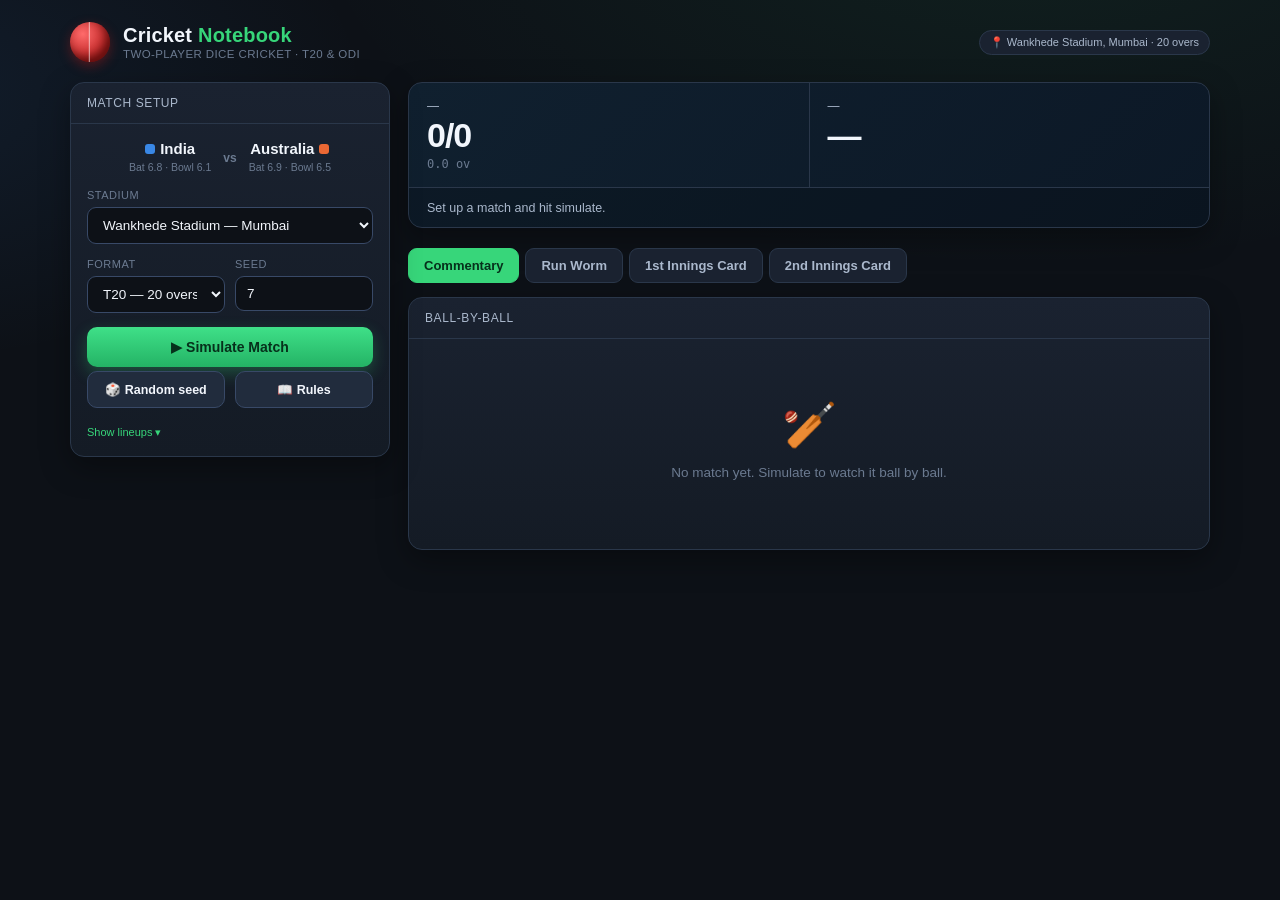
==== index.html @ 0005d13a "Cricket Notebook: dice-cricket dashboard with T20/ODI formats and tactics - Deterministic seeded eng" ====
<!DOCTYPE html>
<html lang="en">
<head>
<meta charset="UTF-8">
<meta name="viewport" content="width=device-width, initial-scale=1.0">
<title>Cricket Notebook — Dice Cricket</title>
<link rel="stylesheet" href="styles.css">
</head>
<body>
<div class="wrap">

  <header class="top">
    <div class="brand">
      <div class="ball"></div>
      <div>
        <h1>Cricket <span>Notebook</span></h1>
        <div class="sub">Two-player dice cricket · T20 &amp; ODI</div>
      </div>
    </div>
    <div class="tag" id="stadiumTag">Select a ground</div>
  </header>

  <div class="grid">
    <!-- ============ LEFT: SETUP ============ -->
    <div class="card setup">
      <div class="hd">Match Setup</div>
      <div class="bd">
        <div class="matchup" title="Team averages across the 11-man lineup. Bat: higher is better. Bowl: lower is better.">
          <div class="side"><b><span class="dot-ind"></span>India</b><small id="indAvg"></small></div>
          <div class="vs">vs</div>
          <div class="side"><b>Australia<span class="dot-aus" style="margin:0 0 0 5px"></span></b><small id="ausAvg"></small></div>
        </div>

        <div class="field">
          <label>Stadium</label>
          <select id="stadium"></select>
        </div>
        <div class="row2">
          <div class="field">
            <label>Format</label>
            <select id="format"></select>
          </div>
          <div class="field">
            <label>Seed</label>
            <input id="seed" type="number" value="7">
          </div>
        </div>

        <button class="btn primary" id="btnSim">▶ Simulate Match</button>
        <div class="btn-row">
          <button class="btn ghost" id="btnRandom">🎲 Random seed</button>
          <button class="btn ghost" id="btnRules">📖 Rules</button>
        </div>

        <div style="margin-top:14px">
          <a class="lineup-toggle" id="toggleLineups">Show lineups ▾</a>
          <div class="lineup hidden" id="lineups"></div>
        </div>
      </div>
    </div>

    <!-- ============ RIGHT: LIVE ============ -->
    <div>
      <div class="card scoreboard">
        <div class="sb-head">
          <div class="sb-team" id="sbA">
            <div class="tn" id="sbAName">—</div>
            <div class="score" id="sbAScore">0/0</div>
            <div class="meta" id="sbAMeta">0.0 ov</div>
          </div>
          <div class="sb-mid"></div>
          <div class="sb-team" id="sbB">
            <div class="tn" id="sbBName">—</div>
            <div class="score" id="sbBScore">—</div>
            <div class="meta" id="sbBMeta"></div>
          </div>
        </div>
        <div class="sb-status" id="sbStatus">Set up a match and hit simulate.</div>
      </div>

      <div id="liveArea" class="hidden">
        <div class="crease">
          <div class="player-chip striker" id="chipStrike">
            <div class="pn" id="strikeName">—</div>
            <div class="pr" id="strikeRuns">0</div>
            <div class="pd" id="strikeDet">0 balls</div>
            <div class="strikemeter"><i id="strikeMeter" style="width:0%"></i></div>
          </div>
          <div class="player-chip" id="chipNon">
            <div class="pn" id="nonName">—</div>
            <div class="pr" id="nonRuns">0</div>
            <div class="pd" id="nonDet">0 balls</div>
            <div class="strikemeter"><i id="nonMeter" style="width:0%"></i></div>
          </div>
        </div>
        <div class="bowler-line" id="bowlerLine"></div>

        <div class="lastball">
          <div class="dice"><div class="die" id="die1">–</div><div class="die" id="die2">–</div></div>
          <div class="txt">
            <div class="bigres" id="lbBig">Ready</div>
            <div class="subres" id="lbSub">Press play or step to bowl.</div>
          </div>
          <div id="lbPill"></div>
        </div>

        <div class="playback">
          <button class="btn ghost" id="btnStepBack">⏮ Ball</button>
          <button class="btn primary" id="btnPlay" style="width:auto">▶ Play</button>
          <button class="btn ghost" id="btnStep">Ball ⏭</button>
          <button class="btn ghost" id="btnSkip">⏭⏭ Skip innings</button>
          <div class="speed">Speed <input id="speed" type="range" min="60" max="700" value="320"></div>
        </div>

        <div class="result-banner hidden" id="resultBanner">
          <div class="w" id="resultW"></div>
          <div class="m" id="resultM"></div>
        </div>
      </div>

      <div class="tabs" id="tabs">
        <div class="tab active" data-tab="feed">Commentary</div>
        <div class="tab" data-tab="worm">Run Worm</div>
        <div class="tab" data-tab="card1">1st Innings Card</div>
        <div class="tab" data-tab="card2">2nd Innings Card</div>
      </div>

      <div class="card panel show" data-panel="feed">
        <div class="hd">Ball-by-ball <span class="mini" id="feedCount"></span></div>
        <div class="bd" style="padding:0"><div class="feed scrollbar" id="feed">
          <div class="empty"><div class="big">🏏</div><p>No match yet. Simulate to watch it ball by ball.</p></div>
        </div></div>
      </div>

      <div class="card panel" data-panel="worm">
        <div class="hd">Run worm — cumulative score by over</div>
        <div class="bd">
          <div class="legend" id="wormLegend"></div>
          <div class="chart-wrap"><div id="wormChart"></div><div class="tooltip" id="wormTip"></div></div>
        </div>
      </div>

      <div class="card panel" data-panel="card1"><div class="bd" id="card1">
        <div class="empty"><p>Scorecard appears after simulation.</p></div>
      </div></div>
      <div class="card panel" data-panel="card2"><div class="bd" id="card2">
        <div class="empty"><p>Scorecard appears after simulation.</p></div>
      </div></div>
    </div>
  </div>
</div>

<div id="rulesModal" class="hidden"></div>

<script src="teams.js"></script>
<script src="engine.js"></script>
<script src="app.js"></script>
</body>
</html>
---- styles.css ----
:root {
  --bg: #0d1117;
  --bg-2: #141b25;
  --surface: #1a2230;
  --surface-2: #212c3d;
  --line: #2a374a;
  --line-2: #384967;
  --ink: #f2f6fc;
  --ink-2: #aab8cc;
  --ink-3: #6b7a90;
  --accent: #37d67a;      /* pitch green */
  --accent-2: #ffce54;    /* gold */
  --ind: #3987e5;         /* India — blue */
  --aus: #eb6834;         /* Australia — orange */
  --six: #ffce54;
  --four: #37d67a;
  --strike: #e66767;
  --wicket: #e34948;
  --radius: 14px;
  --shadow: 0 10px 30px rgba(0,0,0,.35);
  --mono: "SF Mono", ui-monospace, "JetBrains Mono", Menlo, monospace;
  --sans: -apple-system, BlinkMacSystemFont, "Segoe UI", Roboto, Helvetica, Arial, sans-serif;
}

* { box-sizing: border-box; }
html, body { margin: 0; padding: 0; }
body {
  font-family: var(--sans);
  background:
    radial-gradient(1200px 600px at 80% -10%, rgba(55,214,122,.08), transparent 60%),
    radial-gradient(900px 500px at -10% 10%, rgba(57,135,229,.10), transparent 55%),
    var(--bg);
  color: var(--ink);
  min-height: 100vh;
  -webkit-font-smoothing: antialiased;
}

.wrap { max-width: 1180px; margin: 0 auto; padding: 22px 20px 80px; }

/* ---------- header ---------- */
header.top {
  display: flex; align-items: center; justify-content: space-between;
  gap: 16px; margin-bottom: 20px; flex-wrap: wrap;
}
.brand { display: flex; align-items: center; gap: 13px; }
.brand .ball {
  width: 40px; height: 40px; border-radius: 50%;
  background: radial-gradient(circle at 32% 30%, #ff6b6b, #b71c1c 70%);
  box-shadow: inset -4px -5px 8px rgba(0,0,0,.45), 0 4px 12px rgba(183,28,28,.4);
  position: relative; flex: none;
}
.brand .ball::after {
  content: ""; position: absolute; inset: 0; border-radius: 50%;
  background:
    linear-gradient(90deg, transparent 46%, rgba(255,255,255,.5) 47%, rgba(255,255,255,.5) 49%, transparent 50%);
}
.brand h1 { font-size: 20px; margin: 0; letter-spacing: .2px; }
.brand h1 span { color: var(--accent); }
.brand .sub { font-size: 11.5px; color: var(--ink-3); margin-top: 1px; letter-spacing: .4px; text-transform: uppercase; }

.tag {
  font-size: 11px; color: var(--ink-2); border: 1px solid var(--line);
  padding: 5px 10px; border-radius: 999px; background: var(--surface);
}

/* ---------- layout ---------- */
.grid { display: grid; grid-template-columns: 320px 1fr; gap: 18px; align-items: start; }
@media (max-width: 900px) { .grid { grid-template-columns: 1fr; } }

.card {
  background: linear-gradient(180deg, var(--surface), var(--bg-2));
  border: 1px solid var(--line);
  border-radius: var(--radius);
  box-shadow: var(--shadow);
}
.card .hd {
  padding: 13px 16px; border-bottom: 1px solid var(--line);
  font-size: 12px; letter-spacing: .6px; text-transform: uppercase; color: var(--ink-2);
  display: flex; align-items: center; justify-content: space-between;
}
.card .bd { padding: 16px; }

/* ---------- setup ---------- */
.setup { position: sticky; top: 16px; }
.field { margin-bottom: 14px; }
.field label { display: block; font-size: 11px; text-transform: uppercase; letter-spacing: .5px; color: var(--ink-3); margin-bottom: 6px; }
.field select, .field input {
  width: 100%; background: var(--bg); color: var(--ink); border: 1px solid var(--line-2);
  border-radius: 9px; padding: 9px 11px; font-size: 13.5px; font-family: var(--sans);
}
.field input:focus, .field select:focus { outline: none; border-color: var(--accent); }
.row2 { display: grid; grid-template-columns: 1fr 1fr; gap: 10px; }

.matchup { display: flex; align-items: center; justify-content: center; gap: 12px; margin-bottom: 14px; }
.matchup .side { text-align: center; }
.matchup .side b { display: block; font-size: 15px; }
.matchup .side small { color: var(--ink-3); font-size: 10.5px; }
.matchup .vs { font-size: 12px; color: var(--ink-3); font-weight: 700; }
.dot-ind, .dot-aus { width: 10px; height: 10px; border-radius: 3px; display: inline-block; margin-right: 5px; }
.dot-ind { background: var(--ind); } .dot-aus { background: var(--aus); }

button.btn {
  width: 100%; border: none; border-radius: 10px; padding: 12px; font-size: 14px; font-weight: 700;
  cursor: pointer; font-family: var(--sans); transition: transform .06s ease, filter .15s ease;
}
button.btn:active { transform: translateY(1px); }
.btn.primary { background: linear-gradient(180deg, #3fe088, #24b365); color: #06301b; box-shadow: 0 6px 16px rgba(55,214,122,.28); }
.btn.primary:hover { filter: brightness(1.06); }
.btn.ghost { background: var(--surface-2); color: var(--ink); border: 1px solid var(--line-2); }
.btn.ghost:hover { border-color: var(--line-2); background: var(--surface); }
.btn-row { display: grid; grid-template-columns: 1fr 1fr; gap: 10px; margin-top: 4px; }
.btn-row .btn { padding: 10px; font-size: 12.5px; }

/* ---------- scoreboard ---------- */
.scoreboard { background: linear-gradient(135deg, #10202f, #0c1826); overflow: hidden; }
.sb-head { display: flex; align-items: stretch; }
.sb-team { flex: 1; padding: 16px 18px; position: relative; }
.sb-team.active::before { content: ""; position: absolute; left: 0; top: 12px; bottom: 12px; width: 3px; border-radius: 3px; background: var(--accent); }
.sb-team .tn { font-size: 12px; color: var(--ink-2); letter-spacing: .5px; text-transform: uppercase; display: flex; align-items: center; }
.sb-team .score { font-size: 34px; font-weight: 800; letter-spacing: -1px; margin-top: 3px; font-variant-numeric: tabular-nums; }
.sb-team .meta { font-size: 12px; color: var(--ink-3); margin-top: 2px; font-family: var(--mono); }
.sb-team .bat { color: var(--accent); font-weight: 700; }
.sb-mid { width: 1px; background: var(--line); }
.sb-status { padding: 11px 18px; border-top: 1px solid var(--line); font-size: 12.5px; color: var(--ink-2); background: rgba(0,0,0,.18); min-height: 40px; display: flex; align-items: center; gap: 8px; }
.sb-status b { color: var(--accent-2); }
.chase { color: var(--ink-2); font-family: var(--mono); font-size: 11.5px; }

/* ---------- crease ---------- */
.crease { display: grid; grid-template-columns: 1fr 1fr; gap: 10px; margin-top: 14px; }
.player-chip {
  background: var(--bg); border: 1px solid var(--line); border-radius: 11px; padding: 11px 12px;
}
.player-chip.striker { border-color: var(--accent); box-shadow: inset 0 0 0 1px rgba(55,214,122,.25); }
.player-chip .pn { font-size: 13px; font-weight: 700; display: flex; align-items: center; gap: 6px; }
.player-chip .pr { font-size: 21px; font-weight: 800; margin-top: 4px; font-variant-numeric: tabular-nums; }
.player-chip .pd { font-size: 11px; color: var(--ink-3); margin-top: 2px; font-family: var(--mono); }
.mini-ia { font-size: 9px; background: var(--aus); color: #200; padding: 1px 5px; border-radius: 4px; font-weight: 800; letter-spacing: .3px; }
.strikemeter { height: 5px; border-radius: 3px; background: var(--line); margin-top: 8px; overflow: hidden; }
.strikemeter > i { display: block; height: 100%; background: linear-gradient(90deg, var(--four), var(--strike)); border-radius: 3px; transition: width .3s ease; }
.bowler-line { margin-top: 12px; font-size: 12px; color: var(--ink-2); display: flex; align-items: center; gap: 8px; flex-wrap: wrap; }
.bowler-line b { color: var(--ink); }
.phase-chip {
  font-size: 10px; font-weight: 800; letter-spacing: .4px; text-transform: uppercase;
  padding: 2px 8px; border-radius: 999px; border: 1px solid var(--line-2);
}
.phase-chip.powerplay { background: rgba(230,103,103,.16); color: #ff9a9a; border-color: rgba(230,103,103,.4); }
.phase-chip.middle    { background: rgba(55,214,122,.14);  color: #7ff0ab; border-color: rgba(55,214,122,.35); }
.phase-chip.death     { background: rgba(255,206,84,.16);  color: var(--accent-2); border-color: rgba(255,206,84,.4); }

/* ---------- last ball big ---------- */
.lastball {
  margin-top: 14px; border-radius: 12px; padding: 14px 16px; display: flex; align-items: center; gap: 14px;
  background: var(--bg); border: 1px solid var(--line); min-height: 66px;
}
.dice { display: flex; gap: 7px; }
.die {
  width: 30px; height: 30px; border-radius: 7px; background: #f6f7fb; color: #182030;
  display: grid; place-items: center; font-weight: 800; font-size: 16px; box-shadow: inset 0 -3px 0 rgba(0,0,0,.12);
}
.lastball .txt { flex: 1; }
.lastball .bigres { font-size: 15px; font-weight: 800; }
.lastball .subres { font-size: 12px; color: var(--ink-3); margin-top: 2px; }
.pill { font-size: 10px; font-weight: 800; padding: 2px 7px; border-radius: 5px; letter-spacing: .3px; }
.pill.six { background: var(--six); color: #3a2c00; }
.pill.four { background: var(--four); color: #063a1e; }
.pill.strike { background: var(--strike); color: #3a0000; }
.pill.wk { background: var(--wicket); color: #fff; }
.pill.dot { background: var(--line-2); color: var(--ink-2); }

/* ---------- playback ---------- */
.playback { display: flex; align-items: center; gap: 10px; margin-top: 14px; flex-wrap: wrap; }
.playback .btn { width: auto; padding: 9px 14px; font-size: 12.5px; }
.speed { display: flex; align-items: center; gap: 7px; font-size: 12px; color: var(--ink-3); margin-left: auto; }
.speed input { width: 110px; accent-color: var(--accent); }

/* ---------- tabs ---------- */
.tabs { display: flex; gap: 6px; margin: 20px 0 14px; flex-wrap: wrap; }
.tab {
  padding: 9px 15px; border-radius: 9px; font-size: 13px; cursor: pointer; border: 1px solid var(--line);
  background: var(--surface); color: var(--ink-2); font-weight: 600;
}
.tab.active { background: var(--accent); color: #06301b; border-color: var(--accent); }
.panel { display: none; } .panel.show { display: block; }

/* ---------- commentary feed ---------- */
.feed { max-height: 460px; overflow-y: auto; }
.ballrow {
  display: flex; align-items: center; gap: 12px; padding: 10px 14px; border-bottom: 1px solid var(--line);
  font-size: 13px; animation: slidein .25s ease;
}
@keyframes slidein { from { opacity: 0; transform: translateY(-4px); } to { opacity: 1; transform: none; } }
.ballrow .ov { font-family: var(--mono); font-size: 11px; color: var(--ink-3); width: 42px; flex: none; }
.ballrow .badge {
  width: 30px; height: 30px; border-radius: 8px; display: grid; place-items: center; font-weight: 800;
  font-size: 12px; flex: none; background: var(--surface-2); color: var(--ink-2); font-variant-numeric: tabular-nums;
}
.ballrow .badge.r6 { background: var(--six); color: #3a2c00; }
.ballrow .badge.r4 { background: var(--four); color: #063a1e; }
.ballrow .badge.rs { background: var(--strike); color: #3a0000; }
.ballrow .badge.rw { background: var(--wicket); color: #fff; }
.ballrow .cm { flex: 1; color: var(--ink-2); }
.ballrow.wk .cm { color: var(--ink); font-weight: 600; }

/* ---------- scorecard ---------- */
table.sc { width: 100%; border-collapse: collapse; font-size: 13px; }
table.sc th { text-align: right; padding: 8px 10px; color: var(--ink-3); font-size: 11px; text-transform: uppercase; letter-spacing: .4px; border-bottom: 1px solid var(--line); font-weight: 600; }
table.sc th:first-child, table.sc td:first-child { text-align: left; }
table.sc td { padding: 9px 10px; border-bottom: 1px solid var(--line); font-variant-numeric: tabular-nums; }
table.sc tr:hover td { background: rgba(255,255,255,.02); }
.sc .name { font-weight: 600; }
.sc .how { color: var(--ink-3); font-size: 11.5px; }
.sc .duck { color: var(--wicket); font-weight: 700; }
.sc .notout { color: var(--accent); }
.sc-title { font-size: 14px; font-weight: 700; margin: 4px 0 8px; display: flex; align-items: center; gap: 8px; }
.sc-title .t { color: var(--ink-3); font-weight: 500; font-size: 12px; }
.extras-row td { color: var(--ink-3); font-size: 12px; }
.mini { font-size: 11px; color: var(--ink-3); }
.sc-total {
  display: flex; align-items: center; justify-content: space-between;
  margin-top: 10px; padding: 11px 14px; border-radius: 10px;
  background: linear-gradient(180deg, var(--surface-2), var(--bg-2));
  border: 1px solid var(--line-2);
  font-size: 14px; font-weight: 700; letter-spacing: .3px;
}
.sc-total .tt { color: var(--ink-3); font-weight: 500; font-size: 12px; }
.sc-total b { font-size: 22px; color: var(--accent); font-variant-numeric: tabular-nums; }

/* ---------- worm chart ---------- */
.chart-wrap { position: relative; }
.legend { display: flex; gap: 16px; margin-bottom: 8px; font-size: 12px; }
.legend span { display: flex; align-items: center; gap: 6px; color: var(--ink-2); }
.legend i { width: 14px; height: 3px; border-radius: 2px; display: inline-block; }
svg .grid line { stroke: var(--line); stroke-width: 1; }
svg text.ax { fill: var(--ink-3); font-size: 10px; }
.tooltip {
  position: absolute; pointer-events: none; background: #0a1018; border: 1px solid var(--line-2);
  border-radius: 8px; padding: 7px 10px; font-size: 12px; color: var(--ink); box-shadow: var(--shadow);
  opacity: 0; transition: opacity .1s; white-space: nowrap; z-index: 5;
}

/* ---------- empty ---------- */
.empty { text-align: center; padding: 60px 20px; color: var(--ink-3); }
.empty .big { font-size: 44px; margin-bottom: 12px; }
.empty p { font-size: 13.5px; max-width: 340px; margin: 6px auto; line-height: 1.5; }

/* result banner */
.result-banner {
  margin-top: 14px; padding: 14px 18px; border-radius: 12px; text-align: center;
  background: linear-gradient(135deg, rgba(55,214,122,.16), rgba(57,135,229,.12));
  border: 1px solid var(--line-2);
}
.result-banner .w { font-size: 17px; font-weight: 800; }
.result-banner .m { font-size: 12.5px; color: var(--ink-2); margin-top: 3px; }
.hidden { display: none !important; }

/* lineup mini in setup */
.lineup-toggle { font-size: 11px; color: var(--accent); cursor: pointer; text-decoration: none; }
.lineup { margin-top: 8px; font-size: 11.5px; }
.lineup .lp { display: flex; justify-content: space-between; padding: 3px 0; color: var(--ink-2); border-bottom: 1px dashed var(--line); }
.lineup .lp b { color: var(--ink); font-weight: 600; }
.lineup .lp .rt { font-family: var(--mono); font-size: 11px; }
.lineup .lp .ia { color: var(--aus); font-weight: 700; }

.scrollbar::-webkit-scrollbar { width: 8px; }
.scrollbar::-webkit-scrollbar-thumb { background: var(--line-2); border-radius: 8px; }
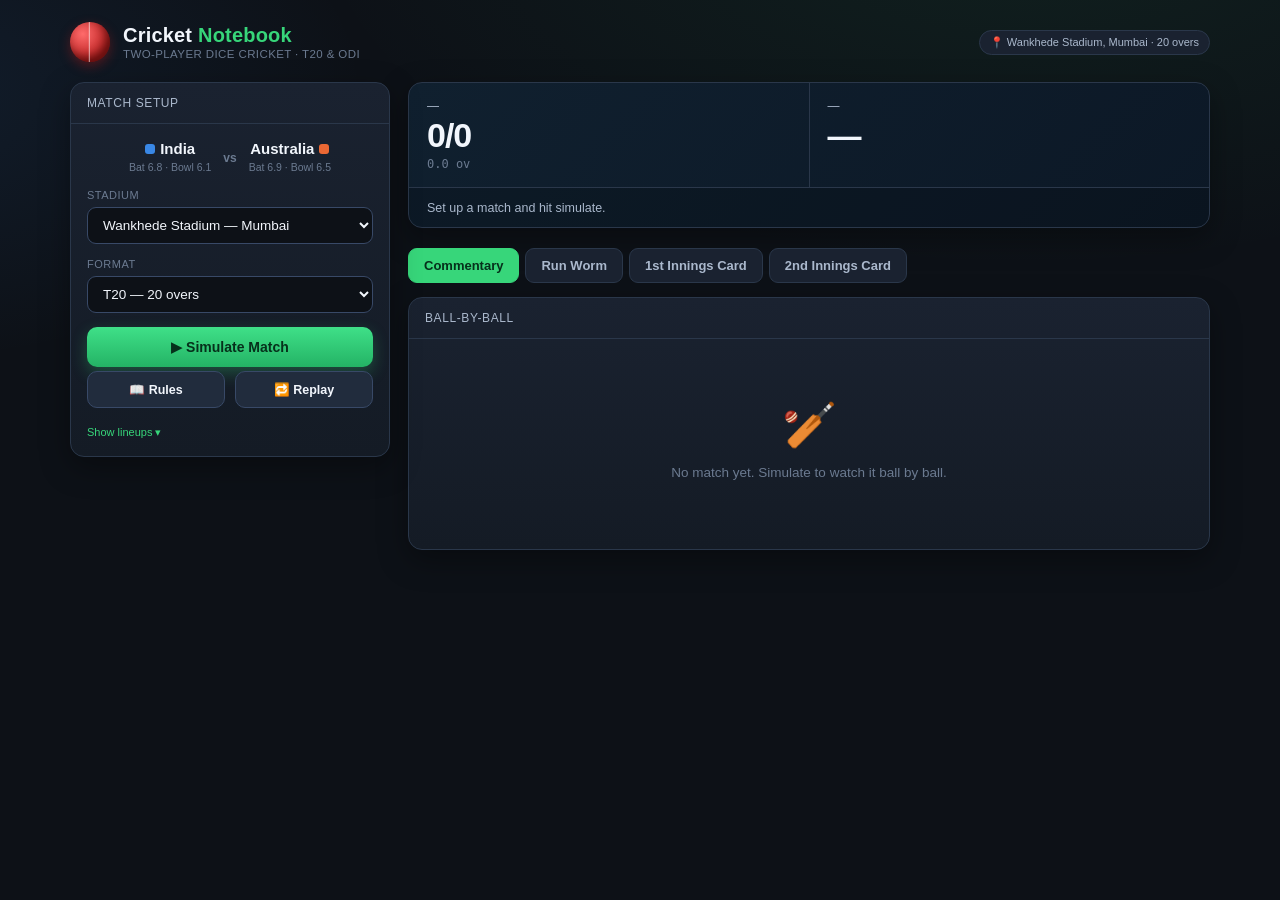
==== commit d3d17c05: "Total-strikes dismissal surfaced, ODI fours restored, PP/death boost, random seed - avg==cap ties no" ====
--- a/index.html
+++ b/index.html
@@ -35,21 +35,15 @@
           <label>Stadium</label>
           <select id="stadium"></select>
         </div>
-        <div class="row2">
-          <div class="field">
-            <label>Format</label>
-            <select id="format"></select>
-          </div>
-          <div class="field">
-            <label>Seed</label>
-            <input id="seed" type="number" value="7">
-          </div>
+        <div class="field">
+          <label>Format</label>
+          <select id="format"></select>
         </div>
 
         <button class="btn primary" id="btnSim">▶ Simulate Match</button>
         <div class="btn-row">
-          <button class="btn ghost" id="btnRandom">🎲 Random seed</button>
           <button class="btn ghost" id="btnRules">📖 Rules</button>
+          <button class="btn ghost" id="btnReplay" title="Re-run the exact same match">🔁 Replay</button>
         </div>
 
         <div style="margin-top:14px">
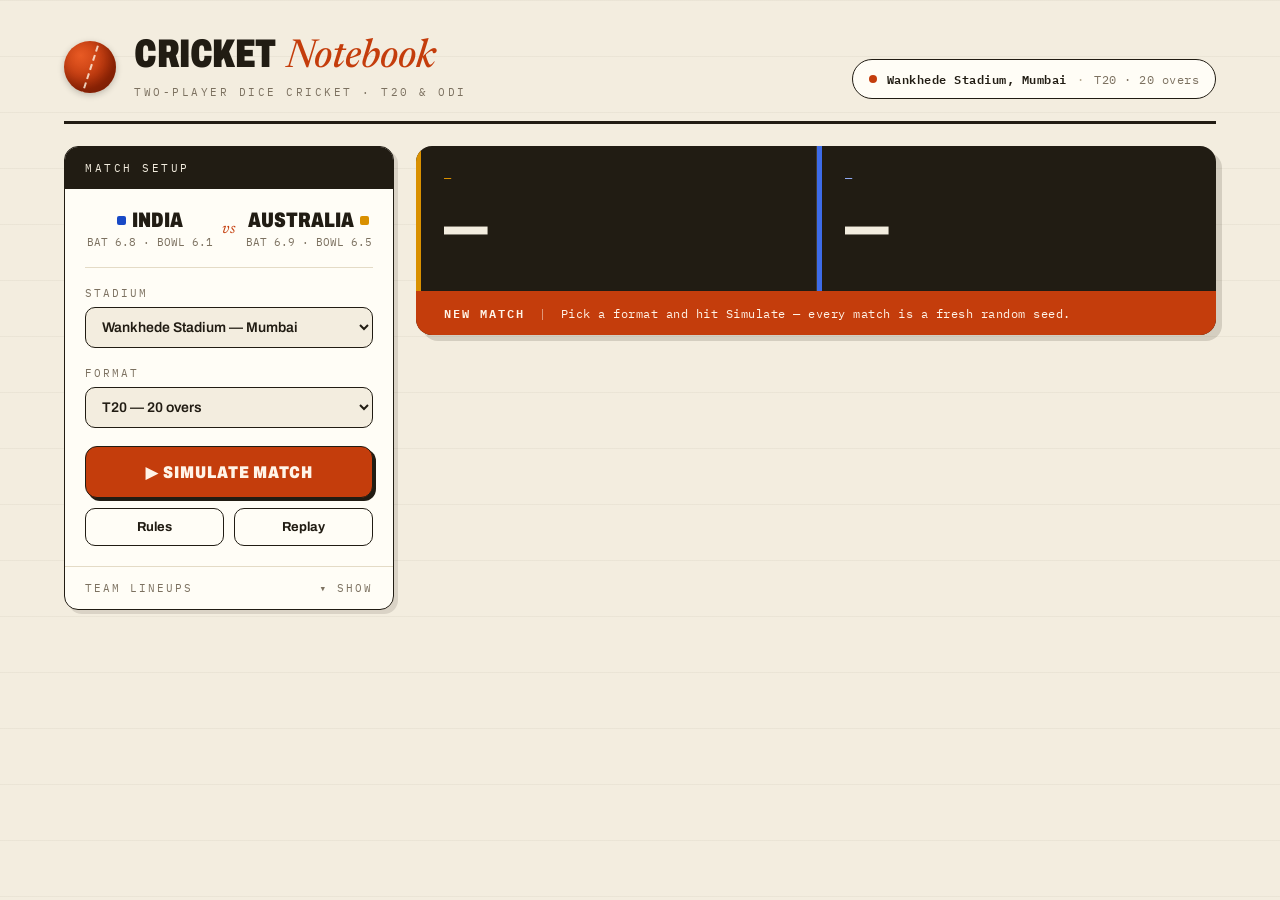
==== commit d0f91776: "Rebuild dashboard on the Claude Design editorial theme, fully wired - New index.html/styles.css deri" ====
--- a/index.html
+++ b/index.html
@@ -4,147 +4,222 @@
 <meta charset="UTF-8">
 <meta name="viewport" content="width=device-width, initial-scale=1.0">
 <title>Cricket Notebook — Dice Cricket</title>
+<link rel="preconnect" href="https://fonts.googleapis.com">
+<link rel="preconnect" href="https://fonts.gstatic.com" crossorigin>
+<link href="https://fonts.googleapis.com/css2?family=Archivo:wdth,wght@62..125,400..900&family=Newsreader:ital,opsz,wght@0,6..72,400..700;1,6..72,400..700&family=IBM+Plex+Mono:wght@400;500;600&display=swap" rel="stylesheet">
 <link rel="stylesheet" href="styles.css">
 </head>
 <body>
 <div class="wrap">
 
+  <!-- ============ HEADER ============ -->
   <header class="top">
     <div class="brand">
       <div class="ball"></div>
       <div>
-        <h1>Cricket <span>Notebook</span></h1>
-        <div class="sub">Two-player dice cricket · T20 &amp; ODI</div>
+        <div style="display:flex;align-items:baseline;gap:10px">
+          <span class="t1">Cricket</span><span class="t2">Notebook</span>
+        </div>
+        <div class="sub">TWO-PLAYER DICE CRICKET &middot; T20 &amp; ODI</div>
       </div>
     </div>
-    <div class="tag" id="stadiumTag">Select a ground</div>
+    <div class="stadium-chip">
+      <span class="pulse"></span>
+      <span style="font-weight:600" id="chip-stadium">Wankhede Stadium, Mumbai</span>
+      <span style="color:var(--faint)">&middot;</span>
+      <span style="color:var(--muted)" id="chip-format">T20 &middot; 20 overs</span>
+    </div>
   </header>
 
-  <div class="grid">
-    <!-- ============ LEFT: SETUP ============ -->
-    <div class="card setup">
-      <div class="hd">Match Setup</div>
-      <div class="bd">
-        <div class="matchup" title="Team averages across the 11-man lineup. Bat: higher is better. Bowl: lower is better.">
-          <div class="side"><b><span class="dot-ind"></span>India</b><small id="indAvg"></small></div>
+  <div class="body-grid">
+
+    <!-- ============ SETUP RAIL ============ -->
+    <aside id="setup-panel">
+      <div class="panel-cap">MATCH SETUP</div>
+      <div class="setup-body">
+        <div class="matchup">
+          <div class="side">
+            <div class="tname"><span class="sq ind"></span>India</div>
+            <div class="tavg" id="ind-avg">BAT — &middot; BOWL —</div>
+          </div>
           <div class="vs">vs</div>
-          <div class="side"><b>Australia<span class="dot-aus" style="margin:0 0 0 5px"></span></b><small id="ausAvg"></small></div>
-        </div>
-
-        <div class="field">
-          <label>Stadium</label>
-          <select id="stadium"></select>
-        </div>
-        <div class="field">
-          <label>Format</label>
-          <select id="format"></select>
-        </div>
-
-        <button class="btn primary" id="btnSim">▶ Simulate Match</button>
-        <div class="btn-row">
-          <button class="btn ghost" id="btnRules">📖 Rules</button>
-          <button class="btn ghost" id="btnReplay" title="Re-run the exact same match">🔁 Replay</button>
-        </div>
-
-        <div style="margin-top:14px">
-          <a class="lineup-toggle" id="toggleLineups">Show lineups ▾</a>
-          <div class="lineup hidden" id="lineups"></div>
+          <div class="side">
+            <div class="tname">Australia<span class="sq aus"></span></div>
+            <div class="tavg" id="aus-avg">BAT — &middot; BOWL —</div>
+          </div>
+        </div>
+        <div class="hr"></div>
+        <label class="field">
+          <span class="k">STADIUM</span>
+          <select id="stadium-select" class="cn-select"></select>
+        </label>
+        <label class="field">
+          <span class="k">FORMAT</span>
+          <select id="format-select" class="cn-select"></select>
+        </label>
+        <div style="display:flex;flex-direction:column;gap:10px">
+          <button id="simulate-btn">&#9654;&#65038; Simulate Match</button>
+          <div class="btn-pair">
+            <button id="rules-btn" class="btn-ghost">Rules</button>
+            <button id="replay-btn" class="btn-ghost" title="Re-run the exact same match">Replay</button>
+          </div>
         </div>
       </div>
-    </div>
-
-    <!-- ============ RIGHT: LIVE ============ -->
-    <div>
-      <div class="card scoreboard">
-        <div class="sb-head">
-          <div class="sb-team" id="sbA">
-            <div class="tn" id="sbAName">—</div>
-            <div class="score" id="sbAScore">0/0</div>
-            <div class="meta" id="sbAMeta">0.0 ov</div>
-          </div>
-          <div class="sb-mid"></div>
-          <div class="sb-team" id="sbB">
-            <div class="tn" id="sbBName">—</div>
-            <div class="score" id="sbBScore">—</div>
-            <div class="meta" id="sbBMeta"></div>
-          </div>
-        </div>
-        <div class="sb-status" id="sbStatus">Set up a match and hit simulate.</div>
+      <div style="border-top:1px solid var(--rule)">
+        <button id="lineups-toggle"><span>TEAM LINEUPS</span><span id="lineups-chev">&#9662; SHOW</span></button>
+        <div class="lineups-box hidden" id="lineups-box"></div>
       </div>
-
-      <div id="liveArea" class="hidden">
-        <div class="crease">
-          <div class="player-chip striker" id="chipStrike">
-            <div class="pn" id="strikeName">—</div>
-            <div class="pr" id="strikeRuns">0</div>
-            <div class="pd" id="strikeDet">0 balls</div>
-            <div class="strikemeter"><i id="strikeMeter" style="width:0%"></i></div>
-          </div>
-          <div class="player-chip" id="chipNon">
-            <div class="pn" id="nonName">—</div>
-            <div class="pr" id="nonRuns">0</div>
-            <div class="pd" id="nonDet">0 balls</div>
-            <div class="strikemeter"><i id="nonMeter" style="width:0%"></i></div>
-          </div>
-        </div>
-        <div class="bowler-line" id="bowlerLine"></div>
-
-        <div class="lastball">
-          <div class="dice"><div class="die" id="die1">–</div><div class="die" id="die2">–</div></div>
-          <div class="txt">
-            <div class="bigres" id="lbBig">Ready</div>
-            <div class="subres" id="lbSub">Press play or step to bowl.</div>
-          </div>
-          <div id="lbPill"></div>
-        </div>
-
-        <div class="playback">
-          <button class="btn ghost" id="btnStepBack">⏮ Ball</button>
-          <button class="btn primary" id="btnPlay" style="width:auto">▶ Play</button>
-          <button class="btn ghost" id="btnStep">Ball ⏭</button>
-          <button class="btn ghost" id="btnSkip">⏭⏭ Skip innings</button>
-          <div class="speed">Speed <input id="speed" type="range" min="60" max="700" value="320"></div>
-        </div>
-
-        <div class="result-banner hidden" id="resultBanner">
-          <div class="w" id="resultW"></div>
-          <div class="m" id="resultM"></div>
-        </div>
-      </div>
-
-      <div class="tabs" id="tabs">
-        <div class="tab active" data-tab="feed">Commentary</div>
-        <div class="tab" data-tab="worm">Run Worm</div>
-        <div class="tab" data-tab="card1">1st Innings Card</div>
-        <div class="tab" data-tab="card2">2nd Innings Card</div>
-      </div>
-
-      <div class="card panel show" data-panel="feed">
-        <div class="hd">Ball-by-ball <span class="mini" id="feedCount"></span></div>
-        <div class="bd" style="padding:0"><div class="feed scrollbar" id="feed">
-          <div class="empty"><div class="big">🏏</div><p>No match yet. Simulate to watch it ball by ball.</p></div>
-        </div></div>
-      </div>
-
-      <div class="card panel" data-panel="worm">
-        <div class="hd">Run worm — cumulative score by over</div>
-        <div class="bd">
-          <div class="legend" id="wormLegend"></div>
-          <div class="chart-wrap"><div id="wormChart"></div><div class="tooltip" id="wormTip"></div></div>
-        </div>
-      </div>
-
-      <div class="card panel" data-panel="card1"><div class="bd" id="card1">
-        <div class="empty"><p>Scorecard appears after simulation.</p></div>
-      </div></div>
-      <div class="card panel" data-panel="card2"><div class="bd" id="card2">
-        <div class="empty"><p>Scorecard appears after simulation.</p></div>
-      </div></div>
-    </div>
+    </aside>
+
+    <!-- ============ MAIN COLUMN ============ -->
+    <main class="col">
+
+      <!-- scoreboard -->
+      <section id="scoreboard">
+        <div class="sb-grid">
+          <div class="sb-slab" id="slab-a">
+            <div class="bar" id="slab-a-bar" style="background:var(--gold)"></div>
+            <div class="tlabel" id="slab-a-label" style="color:var(--gold)">&mdash;</div>
+            <div class="score" id="slab-a-score">&mdash;</div>
+            <div class="meta" id="slab-a-meta"></div>
+          </div>
+          <div class="sb-slab" id="slab-b">
+            <div class="bar" id="slab-b-bar" style="background:var(--blue-bright)"></div>
+            <div class="tlabel" id="slab-b-label" style="color:var(--blue-pale)">&mdash;</div>
+            <div class="score" id="slab-b-score">&mdash;</div>
+            <div class="meta" id="slab-b-meta"></div>
+          </div>
+        </div>
+        <div id="chase-strip">
+          <span class="cap" id="chase-cap">NEW MATCH</span>
+          <span style="opacity:.6">&#124;</span>
+          <span id="chase-text">Pick a format and hit Simulate — every match is a fresh random seed.</span>
+        </div>
+      </section>
+
+      <!-- live area (hidden until a match exists) -->
+      <div id="live-area" class="hidden" style="display:flex;flex-direction:column;gap:20px">
+
+        <!-- crease -->
+        <section id="crease">
+          <div class="crease-grid">
+            <div class="batsman-card striker" id="card-striker">
+              <div class="hdw">
+                <div class="bname" id="striker-name">&mdash;</div>
+                <span class="onstrike-pill">ON STRIKE</span>
+              </div>
+              <div class="runsrow">
+                <span class="bruns" id="striker-runs">0</span>
+                <span class="bballs" id="striker-balls">0 balls</span>
+              </div>
+              <div class="pressure">
+                <div class="prow"><span>PRESSURE</span><span class="pv" id="striker-pressure">strikes 0/0</span></div>
+                <div class="meter"><i id="striker-meter" style="width:0%"></i></div>
+              </div>
+            </div>
+            <div class="batsman-card partner" id="card-partner">
+              <div class="hdw">
+                <div class="bname" id="partner-name">&mdash;</div>
+                <span id="partner-tag"></span>
+              </div>
+              <div class="runsrow">
+                <span class="bruns" id="partner-runs">0</span>
+                <span class="bballs" id="partner-balls">0 balls</span>
+              </div>
+              <div class="pressure">
+                <div class="prow"><span>PRESSURE</span><span id="partner-pressure">strikes 0/0</span></div>
+                <div class="meter"><i id="partner-meter" style="width:0%"></i></div>
+              </div>
+            </div>
+          </div>
+          <div id="bowler-line">
+            <span class="k">BOWLING</span>
+            <span class="bwname" id="bowler-name">&mdash;</span>
+            <span class="bwtype" id="bowler-type"></span>
+            <span class="spacer"></span>
+            <span class="phase-chip pp" id="chip-pp">POWERPLAY</span>
+            <span class="phase-chip mid" id="chip-mid">MIDDLE</span>
+            <span class="phase-chip death" id="chip-death">DEATH</span>
+          </div>
+        </section>
+
+        <!-- last ball -->
+        <section id="last-ball">
+          <div class="dice-row">
+            <div class="die d1" id="die-1"></div>
+            <div class="die d2" id="die-2"></div>
+          </div>
+          <div class="lb-txt">
+            <div class="lb-head">
+              <span id="lb-label">Ready</span>
+              <span id="lb-pair"></span>
+            </div>
+            <div id="lb-comm">Press play to bowl.</div>
+          </div>
+          <span id="result-pill">&middot;</span>
+        </section>
+
+        <!-- playback -->
+        <section id="playback">
+          <button id="step-back-btn" class="pb-sq" title="Step back">&#9198;&#65038;</button>
+          <button id="play-btn" title="Play / pause">&#9654;&#65038; Play</button>
+          <button id="step-fwd-btn" class="pb-sq" title="Step forward">&#9197;&#65038;</button>
+          <button id="skip-innings-btn" class="pb-wide">&#9197;&#65038;&#9197;&#65038; Skip innings</button>
+          <span class="spacer"></span>
+          <label class="speed-lbl">SPEED
+            <input id="speed-slider" type="range" min="1" max="10" value="6">
+          </label>
+        </section>
+
+        <!-- result banner -->
+        <section id="result-banner" class="hidden">
+          <div class="wm" id="result-wm">WIN</div>
+          <div class="rk" id="result-kicker">MATCH &middot; RESULT</div>
+          <div class="rtitle" id="result-title"></div>
+          <div class="rsub" id="result-sub"></div>
+        </section>
+
+        <!-- tabs -->
+        <section style="display:flex;flex-direction:column;gap:0">
+          <div id="tab-bar" role="tablist">
+            <button id="tab-commentary" class="cn-tab active" role="tab" data-tab="commentary">Commentary</button>
+            <button id="tab-worm" class="cn-tab" role="tab" data-tab="worm">Run Worm</button>
+            <button id="tab-innings1" class="cn-tab" role="tab" data-tab="card1">1st Innings Card</button>
+            <button id="tab-innings2" class="cn-tab" role="tab" data-tab="card2">2nd Innings Card</button>
+          </div>
+
+          <div id="panel-commentary" class="tab-panel" data-panel="commentary">
+            <div class="feed-cap">
+              <span class="k" style="letter-spacing:2.5px">BALL-BY-BALL</span>
+              <span class="k" style="color:var(--faint);letter-spacing:0" id="feed-count"></span>
+            </div>
+            <div id="feed"></div>
+          </div>
+
+          <div id="panel-worm" class="tab-panel hidden" data-panel="worm">
+            <div class="worm-legend" id="worm-legend"></div>
+            <div id="worm-chart"></div>
+          </div>
+
+          <div id="panel-innings1" class="tab-panel innings-panel hidden" data-panel="card1"></div>
+          <div id="panel-innings2" class="tab-panel innings-panel hidden" data-panel="card2"></div>
+        </section>
+
+      </div><!-- /live-area -->
+    </main>
   </div>
 </div>
 
-<div id="rulesModal" class="hidden"></div>
+<!-- ============ RULES MODAL ============ -->
+<div id="rules-modal" class="hidden">
+  <div class="rules-box">
+    <div class="rules-cap">
+      <span class="t">How dice cricket works</span>
+      <button id="rules-close-btn">&#10005;</button>
+    </div>
+    <div class="rules-body" id="rules-body"></div>
+  </div>
+</div>
 
 <script src="teams.js"></script>
 <script src="engine.js"></script>
--- a/styles.css
+++ b/styles.css
@@ -1,265 +1,390 @@
+/* ============================================================================
+   Cricket Notebook — editorial theme (derived from claude.ai/design project
+   f28e38c9-5ee1-4c9d-9d39-5751cc5f4bca). Cream paper, ink, burnt orange.
+   ========================================================================== */
+
 :root {
-  --bg: #0d1117;
-  --bg-2: #141b25;
-  --surface: #1a2230;
-  --surface-2: #212c3d;
-  --line: #2a374a;
-  --line-2: #384967;
-  --ink: #f2f6fc;
-  --ink-2: #aab8cc;
-  --ink-3: #6b7a90;
-  --accent: #37d67a;      /* pitch green */
-  --accent-2: #ffce54;    /* gold */
-  --ind: #3987e5;         /* India — blue */
-  --aus: #eb6834;         /* Australia — orange */
-  --six: #ffce54;
-  --four: #37d67a;
-  --strike: #e66767;
-  --wicket: #e34948;
-  --radius: 14px;
-  --shadow: 0 10px 30px rgba(0,0,0,.35);
-  --mono: "SF Mono", ui-monospace, "JetBrains Mono", Menlo, monospace;
-  --sans: -apple-system, BlinkMacSystemFont, "Segoe UI", Roboto, Helvetica, Arial, sans-serif;
+  --paper: #F3EDDF;
+  --card: #FFFDF6;
+  --ink: #211C13;
+  --ink-2: #4E4636;
+  --ink-3: #39332A;
+  --muted: #7C7160;
+  --faint: #B4A88F;
+  --rule: #E4DBC6;
+  --rule-2: #EDE5D2;
+  --orange: #C43D0C;
+  --orange-dark: #A93206;
+  --orange-pale: #FFF4E8;
+  --gold: #D99000;
+  --gold-deep: #A67200;
+  --blue: #1849C6;
+  --blue-bright: #3D6BE8;
+  --blue-pale: #8FA9F2;
+  --green: #3E7A46;
+  --mono: 'IBM Plex Mono', ui-monospace, Menlo, monospace;
+  --arch: 'Archivo', system-ui, sans-serif;
+  --serif: 'Newsreader', Georgia, serif;
 }
 
 * { box-sizing: border-box; }
 html, body { margin: 0; padding: 0; }
 body {
-  font-family: var(--sans);
-  background:
-    radial-gradient(1200px 600px at 80% -10%, rgba(55,214,122,.08), transparent 60%),
-    radial-gradient(900px 500px at -10% 10%, rgba(57,135,229,.10), transparent 55%),
-    var(--bg);
+  background: var(--paper);
+  background-image: linear-gradient(rgba(33,28,19,0.045) 1px, transparent 1px);
+  background-size: 100% 56px;
   color: var(--ink);
-  min-height: 100vh;
+  font-family: var(--arch);
   -webkit-font-smoothing: antialiased;
 }
-
-.wrap { max-width: 1180px; margin: 0 auto; padding: 22px 20px 80px; }
+a { color: var(--orange); text-decoration: none; }
+a:hover { color: #8F2C08; text-decoration: underline; }
+::selection { background: var(--orange); color: var(--card); }
+@keyframes cn-pulse { 0%,100% { opacity: 1; } 50% { opacity: .35; } }
+
+.wrap { max-width: 1200px; margin: 0 auto; padding: 0 24px 80px; }
+.hidden { display: none !important; }
+
+/* ---------- type helpers ---------- */
+.k { font-family: var(--mono); font-size: 10.5px; letter-spacing: 2px; color: var(--muted); }
+.arch-big { font-family: var(--arch); font-weight: 900; font-stretch: 66%; }
+.arch-head { font-family: var(--arch); font-weight: 900; font-stretch: 75%; text-transform: uppercase; }
 
 /* ---------- header ---------- */
 header.top {
+  display: flex; align-items: flex-end; justify-content: space-between;
+  gap: 24px; flex-wrap: wrap; padding: 34px 0 22px; border-bottom: 3px solid var(--ink);
+}
+.brand { display: flex; align-items: center; gap: 18px; }
+.brand .ball {
+  width: 52px; height: 52px; border-radius: 50%;
+  background: radial-gradient(circle at 32% 28%, #E85A24, #B22F07 68%);
+  box-shadow: inset -6px -8px 14px rgba(60,10,0,.45), 0 2px 6px rgba(33,28,19,.25);
+  position: relative; overflow: hidden; flex: none;
+}
+.brand .ball::after {
+  content: ""; position: absolute; left: 50%; top: -6px; bottom: -6px; width: 0;
+  border-left: 2px dashed rgba(255,246,230,.8); transform: rotate(18deg);
+}
+.brand .t1 { font-family: var(--arch); font-weight: 900; font-stretch: 70%; font-size: 40px; line-height: 1; letter-spacing: -.5px; text-transform: uppercase; }
+.brand .t2 { font-family: var(--serif); font-style: italic; font-weight: 500; font-size: 40px; line-height: 1; color: var(--orange); }
+.brand .sub { font-family: var(--mono); font-size: 11px; letter-spacing: 2.5px; color: var(--muted); margin-top: 7px; }
+.stadium-chip {
+  display: flex; align-items: center; gap: 10px; padding: 9px 16px;
+  border: 1px solid var(--ink); border-radius: 999px; background: var(--card);
+  font-family: var(--mono); font-size: 12px; letter-spacing: .5px;
+}
+.stadium-chip .pulse { width: 8px; height: 8px; border-radius: 50%; background: var(--orange); flex: none; animation: cn-pulse 2.2s infinite; }
+
+/* ---------- layout ---------- */
+.body-grid { display: flex; flex-wrap: wrap; gap: 22px; align-items: flex-start; margin-top: 22px; }
+main.col { flex: 1 1 620px; min-width: 0; display: flex; flex-direction: column; gap: 20px; }
+
+/* ---------- setup rail ---------- */
+#setup-panel {
+  flex: 1 1 280px; max-width: 330px; min-width: 270px;
+  background: var(--card); border: 1px solid var(--ink); border-radius: 14px;
+  overflow: hidden; box-shadow: 4px 4px 0 rgba(33,28,19,.12);
+}
+.panel-cap { padding: 14px 20px; background: var(--ink); color: var(--paper); font-family: var(--mono); font-size: 11px; letter-spacing: 2.5px; }
+.setup-body { padding: 20px; display: flex; flex-direction: column; gap: 18px; }
+.matchup { display: grid; grid-template-columns: 1fr auto 1fr; align-items: center; gap: 8px; }
+.matchup .side { text-align: center; }
+.matchup .tname { display: inline-flex; align-items: center; gap: 6px; font-family: var(--arch); font-weight: 900; font-stretch: 75%; font-size: 21px; text-transform: uppercase; }
+.matchup .tavg { font-family: var(--mono); font-size: 10.5px; color: var(--muted); margin-top: 4px; }
+.matchup .vs { font-family: var(--serif); font-style: italic; font-size: 16px; color: var(--orange); }
+.sq { width: 9px; height: 9px; border-radius: 2px; flex: none; display: inline-block; }
+.sq.ind { background: var(--blue); } .sq.aus { background: var(--gold); }
+.hr { height: 1px; background: var(--rule); }
+
+.field { display: flex; flex-direction: column; gap: 7px; }
+.cn-select {
+  font-family: var(--arch); font-weight: 600; font-size: 14px; color: var(--ink);
+  background: var(--paper); border: 1px solid var(--ink); border-radius: 10px;
+  padding: 11px 12px; width: 100%; cursor: pointer;
+}
+.cn-select:focus { outline: 2px solid var(--orange); outline-offset: 1px; }
+
+#simulate-btn {
+  cursor: pointer; border: 1px solid var(--ink); border-radius: 12px;
+  background: var(--orange); color: var(--orange-pale);
+  font-family: var(--arch); font-weight: 900; font-stretch: 80%; font-size: 17px;
+  letter-spacing: 1px; text-transform: uppercase; padding: 15px 12px;
+  box-shadow: 3px 3px 0 var(--ink); transition: all .08s ease;
+}
+#simulate-btn:hover { background: var(--orange-dark); transform: translate(1px,1px); box-shadow: 2px 2px 0 var(--ink); }
+#simulate-btn:active { transform: translate(3px,3px); box-shadow: 0 0 0 var(--ink); }
+.btn-pair { display: grid; grid-template-columns: 1fr 1fr; gap: 10px; }
+.btn-ghost {
+  cursor: pointer; border: 1px solid var(--ink); border-radius: 10px;
+  background: var(--card); color: var(--ink);
+  font-family: var(--arch); font-weight: 700; font-size: 13px; padding: 11px 8px;
+  transition: all .12s ease;
+}
+.btn-ghost:hover { background: var(--ink); color: var(--paper); }
+
+#lineups-toggle {
+  cursor: pointer; width: 100%; display: flex; align-items: center; justify-content: space-between;
+  background: none; border: none; padding: 14px 20px;
+  font-family: var(--mono); font-size: 11px; letter-spacing: 2px; color: var(--muted);
+}
+#lineups-toggle:hover { color: var(--orange); }
+.lineups-box { padding: 0 20px 20px; display: flex; flex-direction: column; gap: 16px; }
+.lineup-team-cap { display: flex; align-items: center; gap: 7px; font-family: var(--arch); font-weight: 900; font-stretch: 75%; font-size: 13px; letter-spacing: 1px; text-transform: uppercase; margin-bottom: 8px; }
+.lineup-team-cap .dot7 { width: 7px; height: 7px; border-radius: 2px; }
+.lp-row { display: flex; align-items: center; gap: 8px; padding: 6px 0; border-bottom: 1px dotted var(--rule); font-size: 12.5px; }
+.lp-row .nm { font-weight: 600; flex: 1; display: flex; align-items: center; gap: 6px; }
+.lp-row .rt { font-family: var(--mono); font-size: 11px; color: var(--muted); }
+.ia-badge {
+  font-family: var(--mono); font-size: 9px; font-weight: 600; letter-spacing: 1px;
+  background: var(--gold); color: var(--ink); border-radius: 4px; padding: 2px 5px;
+}
+
+/* ---------- scoreboard ---------- */
+#scoreboard { background: var(--ink); border-radius: 16px; overflow: hidden; box-shadow: 6px 6px 0 rgba(33,28,19,.15); }
+.sb-grid { display: grid; grid-template-columns: 1fr 1fr; }
+.sb-slab { padding: 24px 28px; position: relative; }
+.sb-slab + .sb-slab { border-left: 1px solid rgba(243,237,223,.14); }
+.sb-slab.lit { background: rgba(255,253,246,.045); }
+.sb-slab .bar { position: absolute; left: 0; top: 0; bottom: 0; width: 5px; }
+.sb-slab .tlabel { display: flex; align-items: center; gap: 9px; font-family: var(--mono); font-size: 11.5px; letter-spacing: 2.5px; flex-wrap: wrap; }
+.sb-slab .inntag { font-size: 10px; color: rgba(243,237,223,.45); letter-spacing: 1px; }
+.bat-pill {
+  display: inline-flex; align-items: center; gap: 5px; background: var(--orange); color: var(--orange-pale);
+  font-size: 9.5px; letter-spacing: 1.5px; border-radius: 4px; padding: 3px 7px;
+}
+.bat-pill .dotp { width: 5px; height: 5px; border-radius: 50%; background: var(--orange-pale); animation: cn-pulse 1.6s infinite; }
+.sb-slab .score { font-family: var(--arch); font-weight: 900; font-stretch: 66%; font-size: 66px; line-height: 1; color: var(--paper); margin-top: 8px; }
+.sb-slab .score .sl { color: rgba(243,237,223,.45); }
+.sb-slab .meta { font-family: var(--mono); font-size: 12px; color: rgba(243,237,223,.55); margin-top: 8px; }
+#chase-strip {
+  display: flex; align-items: center; gap: 14px; flex-wrap: wrap; padding: 12px 28px;
+  background: var(--orange); color: var(--orange-pale);
+  font-family: var(--mono); font-size: 12px; letter-spacing: .5px;
+}
+#chase-strip .cap { font-weight: 600; letter-spacing: 2px; }
+
+/* ---------- crease ---------- */
+#crease { display: flex; flex-direction: column; gap: 12px; }
+.crease-grid { display: grid; grid-template-columns: 1fr 1fr; gap: 14px; }
+.batsman-card { border: 1px solid var(--ink); border-radius: 14px; padding: 18px 20px; position: relative; }
+.batsman-card.striker { background: var(--ink); color: var(--paper); box-shadow: 4px 4px 0 rgba(196,61,12,.55); }
+.batsman-card.partner { background: var(--card); box-shadow: 4px 4px 0 rgba(33,28,19,.1); }
+.batsman-card .hdw { display: flex; align-items: center; justify-content: space-between; gap: 8px; }
+.batsman-card .bname { font-family: var(--arch); font-weight: 900; font-stretch: 75%; font-size: 19px; text-transform: uppercase; letter-spacing: .5px; display: flex; align-items: center; gap: 7px; }
+.onstrike-pill { font-family: var(--mono); font-size: 9.5px; letter-spacing: 1.5px; background: var(--orange); color: var(--orange-pale); border-radius: 4px; padding: 3px 8px; flex: none; }
+.batsman-card .runsrow { display: flex; align-items: baseline; gap: 10px; margin-top: 10px; }
+.batsman-card .bruns { font-family: var(--arch); font-weight: 900; font-stretch: 66%; font-size: 44px; line-height: 1; }
+.batsman-card .bballs { font-family: var(--mono); font-size: 12px; }
+.striker .bballs { color: rgba(243,237,223,.55); } .partner .bballs { color: var(--muted); }
+.pressure { margin-top: 14px; }
+.pressure .prow { display: flex; justify-content: space-between; font-family: var(--mono); font-size: 10.5px; letter-spacing: 1.5px; margin-bottom: 6px; }
+.striker .prow { color: rgba(243,237,223,.55); } .partner .prow { color: var(--muted); }
+.striker .prow .pv { color: #F0A886; }
+.meter { height: 7px; border-radius: 99px; overflow: hidden; }
+.striker .meter { background: rgba(243,237,223,.14); } .partner .meter { background: var(--rule-2); }
+.meter > i { display: block; height: 100%; border-radius: 99px; background: linear-gradient(90deg, var(--green), var(--gold) 55%, var(--orange)); transition: width .25s ease; }
+
+#bowler-line {
+  display: flex; align-items: center; gap: 12px; flex-wrap: wrap;
+  background: var(--card); border: 1px solid var(--ink); border-radius: 12px; padding: 11px 18px;
+}
+#bowler-line .bwname { font-family: var(--arch); font-weight: 900; font-stretch: 75%; font-size: 16px; text-transform: uppercase; }
+#bowler-line .bwtype { display: inline-flex; align-items: center; gap: 6px; font-family: var(--mono); font-size: 11.5px; color: var(--muted); }
+.spacer { flex: 1; }
+.phase-chip {
+  font-family: var(--mono); font-size: 10px; font-weight: 600; letter-spacing: 2px;
+  border-radius: 999px; padding: 5px 13px; display: none;
+}
+.phase-chip.show { display: inline-block; }
+.phase-chip.pp { background: var(--blue); color: #EFF3FE; }
+.phase-chip.mid { background: var(--green); color: #EFF6EE; }
+.phase-chip.death { background: var(--ink); color: #F0A886; }
+
+/* ---------- last ball ---------- */
+#last-ball {
+  display: flex; align-items: center; gap: 20px; flex-wrap: wrap;
+  background: var(--card); border: 1px solid var(--ink); border-radius: 14px;
+  padding: 16px 20px; box-shadow: 4px 4px 0 rgba(33,28,19,.1);
+}
+.dice-row { display: flex; gap: 8px; flex: none; }
+.die { width: 46px; height: 46px; border-radius: 10px; position: relative; }
+.die.d1 { background: var(--ink); box-shadow: inset 0 -4px 0 rgba(0,0,0,.45), 2px 2px 0 rgba(33,28,19,.2); }
+.die.d2 { background: var(--card); border: 1.5px solid var(--ink); box-shadow: 2px 2px 0 rgba(33,28,19,.2); }
+.die .pip { position: absolute; border-radius: 50%; width: 8px; height: 8px; transform: translate(-50%,-50%); }
+.die.d1 .pip { background: var(--paper); }
+.die.d2 .pip { background: var(--orange); width: 9px; height: 9px; }
+.lb-txt { flex: 1; min-width: 220px; }
+.lb-head { display: flex; align-items: baseline; gap: 10px; flex-wrap: wrap; }
+#lb-label { font-family: var(--arch); font-weight: 900; font-stretch: 70%; font-size: 24px; text-transform: uppercase; letter-spacing: .5px; }
+#lb-pair { font-family: var(--mono); font-size: 11px; color: var(--muted); }
+#lb-comm { font-family: var(--serif); font-style: italic; font-size: 16.5px; color: var(--ink-2); margin-top: 3px; }
+#result-pill {
+  flex: none; font-family: var(--arch); font-weight: 900; font-stretch: 75%; font-size: 18px;
+  background: var(--paper); border: 1.5px solid var(--ink); border-radius: 999px;
+  min-width: 46px; text-align: center; padding: 8px 14px;
+}
+#result-pill.wicket { background: var(--orange); color: var(--orange-pale); }
+#result-pill.six { background: var(--ink); color: #F0C464; }
+#result-pill.four { background: var(--gold); color: var(--ink); }
+#result-pill.strike { background: #FFF0E8; color: var(--orange); border-color: var(--orange); }
+
+/* ---------- playback ---------- */
+#playback { display: flex; align-items: center; gap: 10px; flex-wrap: wrap; background: var(--ink); border-radius: 14px; padding: 12px 18px; }
+.pb-sq {
+  cursor: pointer; width: 42px; height: 42px; border-radius: 10px;
+  border: 1px solid rgba(243,237,223,.25); background: none; color: var(--paper);
+  font-size: 15px; display: flex; align-items: center; justify-content: center;
+}
+.pb-sq:hover, .pb-wide:hover { background: rgba(243,237,223,.12); }
+#play-btn {
+  cursor: pointer; height: 42px; border-radius: 10px; border: 1px solid var(--orange);
+  background: var(--orange); color: var(--orange-pale);
+  font-family: var(--arch); font-weight: 900; font-stretch: 80%; font-size: 14px;
+  letter-spacing: 1.5px; text-transform: uppercase; padding: 0 22px;
+  display: flex; align-items: center; gap: 8px;
+}
+#play-btn:hover { background: var(--orange-dark); }
+.pb-wide {
+  cursor: pointer; height: 42px; border-radius: 10px; border: 1px solid rgba(243,237,223,.25);
+  background: none; color: var(--paper); font-family: var(--arch); font-weight: 700; font-size: 13px;
+  padding: 0 16px; display: flex; align-items: center; gap: 8px;
+}
+.speed-lbl { display: flex; align-items: center; gap: 12px; font-family: var(--mono); font-size: 10.5px; letter-spacing: 2px; color: rgba(243,237,223,.55); }
+#speed-slider { width: 130px; accent-color: var(--orange); }
+
+/* ---------- result banner ---------- */
+#result-banner {
+  position: relative; overflow: hidden; background: var(--orange); border-radius: 16px;
+  padding: 26px 30px; color: var(--orange-pale); box-shadow: 6px 6px 0 rgba(33,28,19,.18);
+}
+#result-banner .wm {
+  position: absolute; right: -30px; top: -46px; font-family: var(--arch); font-weight: 900;
+  font-stretch: 62%; font-size: 170px; line-height: 1; color: rgba(255,244,232,.12);
+  pointer-events: none; user-select: none;
+}
+#result-banner .rk { font-family: var(--mono); font-size: 10.5px; letter-spacing: 3px; color: rgba(255,244,232,.75); }
+#result-banner .rtitle { font-family: var(--arch); font-weight: 900; font-stretch: 68%; font-size: 38px; line-height: 1.05; text-transform: uppercase; margin-top: 8px; }
+#result-banner .rsub { font-family: var(--serif); font-style: italic; font-size: 17px; color: rgba(255,244,232,.9); margin-top: 6px; }
+
+/* ---------- tabs ---------- */
+#tab-bar { display: flex; gap: 8px; flex-wrap: wrap; border-bottom: 3px solid var(--ink); padding-bottom: 0; }
+.cn-tab {
+  cursor: pointer; font-family: var(--arch); font-weight: 800; font-size: 13.5px; letter-spacing: .5px;
+  padding: 12px 18px 14px; border: 1px solid var(--ink); border-bottom: none;
+  border-radius: 10px 10px 0 0; background: var(--rule-2); color: #5B5344;
+}
+.cn-tab.active { background: var(--ink); color: var(--paper); }
+.tab-panel { background: var(--card); border: 1px solid var(--ink); border-top: none; border-radius: 0 0 14px 14px; }
+
+/* ---------- commentary ---------- */
+#panel-commentary { overflow: hidden; }
+.feed-cap { display: flex; align-items: center; justify-content: space-between; padding: 13px 22px; border-bottom: 1px solid var(--rule); }
+#feed { max-height: 480px; overflow-y: auto; display: flex; flex-direction: column; }
+.feed-row { display: flex; align-items: center; gap: 14px; padding: 11px 22px; border-bottom: 1px dotted var(--rule); }
+.feed-row.wk { background: #FBEDE4; border-left: 4px solid var(--orange); padding-left: 18px; }
+.feed-row .ov { font-family: var(--mono); font-size: 12px; color: var(--muted); width: 38px; flex: none; }
+.feed-row .cm { flex: 1; font-family: var(--serif); font-size: 15px; color: var(--ink-3); }
+.feed-row.wk .cm { color: var(--ink); font-weight: 600; }
+.feed-row.sep { background: var(--rule-2); }
+.feed-row.sep .cm { font-family: var(--mono); font-style: normal; font-size: 11px; letter-spacing: 1.5px; color: var(--gold-deep); font-weight: 600; }
+.fbadge {
+  flex: none; width: 34px; text-align: center; font-family: var(--mono);
+  font-size: 11px; font-weight: 600; border-radius: 6px; padding: 4px 0;
+}
+.fbadge.dot { background: none; border: 1px dashed var(--faint); color: var(--muted); }
+.fbadge.run { background: var(--rule-2); color: var(--ink); border: 1px solid #D9CFB6; }
+.fbadge.four { background: var(--gold); color: var(--ink); border: 1px solid var(--ink); }
+.fbadge.six { background: var(--ink); color: #F0C464; border: 1px solid var(--ink); }
+.fbadge.strike { background: #FFF0E8; color: var(--orange); border: 1px solid var(--orange); }
+.fbadge.wicket { background: var(--orange); color: var(--orange-pale); border: 1px solid var(--ink); }
+
+/* ---------- worm ---------- */
+#panel-worm { padding: 20px 22px; }
+.worm-legend { display: flex; align-items: center; gap: 18px; flex-wrap: wrap; font-family: var(--mono); font-size: 11.5px; color: var(--ink-2); margin-bottom: 16px; }
+.worm-legend .lg { display: inline-flex; align-items: center; gap: 6px; }
+.worm-legend .sw { width: 16px; height: 3px; border-radius: 2px; display: inline-block; }
+.worm-legend .swdot { width: 8px; height: 8px; border-radius: 50%; background: var(--orange); display: inline-block; }
+.worm-legend .swdash { width: 16px; height: 0; border-top: 2px dashed var(--muted); display: inline-block; }
+
+/* ---------- innings cards ---------- */
+.innings-panel { padding: 22px; }
+.card-head { display: flex; align-items: baseline; gap: 12px; flex-wrap: wrap; margin-bottom: 14px; }
+.card-head .tm { display: inline-flex; align-items: center; gap: 8px; font-family: var(--arch); font-weight: 900; font-stretch: 70%; font-size: 24px; text-transform: uppercase; }
+.card-head .tm .sq10 { width: 10px; height: 10px; border-radius: 2px; }
+.card-head .sc { font-family: var(--mono); font-size: 13px; color: var(--muted); }
+.table-scroll { overflow-x: auto; }
+.bat-grid { display: grid; grid-template-columns: minmax(180px,1fr) 44px 44px 62px 40px 40px 56px; gap: 0 8px; align-items: center; min-width: 540px; }
+.bowl-grid { display: grid; grid-template-columns: minmax(160px,1fr) 56px 52px 44px 56px 60px; gap: 0 8px; align-items: center; min-width: 500px; }
+.tbl-cap { font-family: var(--mono); font-size: 10.5px; letter-spacing: 1.5px; color: var(--muted); padding: 8px 12px; border-bottom: 2px solid var(--ink); }
+.tbl-cap span, .tbl-row .num { text-align: right; }
+.tbl-cap span:first-child { text-align: left; }
+.tbl-row { padding: 9px 12px; border-bottom: 1px dotted var(--rule); }
+.tbl-row .pname { display: flex; align-items: center; gap: 6px; font-weight: 700; font-size: 13.5px; }
+.out-line { font-family: var(--mono); font-size: 10.5px; color: var(--muted); margin-top: 3px; }
+.out-line.notout { color: var(--green); font-weight: 600; }
+.out-line.dnb { color: var(--faint); }
+.tbl-row .num { font-family: var(--mono); font-size: 12.5px; color: var(--muted); }
+.tbl-row .num.strong { font-weight: 600; font-size: 14px; color: var(--ink); }
+.tbl-row .num.plain { color: var(--ink); }
+.tbl-row .num.hot { font-weight: 600; font-size: 13px; color: var(--orange); }
+.total-bar {
+  display: flex; align-items: center; justify-content: space-between; gap: 12px;
+  border-radius: 10px; padding: 13px 18px; margin-top: 14px;
+}
+.total-bar.ink { background: var(--ink); color: var(--paper); }
+.total-bar.blue { background: var(--blue); color: #EFF3FE; }
+.total-bar .tk { font-family: var(--mono); font-size: 11px; letter-spacing: 2.5px; opacity: .65; }
+.total-bar .tv { font-family: var(--arch); font-weight: 900; font-stretch: 66%; font-size: 30px; line-height: 1; }
+.fow-line { font-family: var(--serif); font-size: 14px; color: var(--ink-2); line-height: 1.6; margin-top: 12px; }
+.fow-line b { font-family: var(--mono); font-size: 10.5px; letter-spacing: 1.5px; color: var(--muted); }
+.sec-head { display: flex; align-items: baseline; gap: 10px; margin: 0 0 10px; }
+.sec-head .t { font-family: var(--arch); font-weight: 900; font-stretch: 70%; font-size: 18px; text-transform: uppercase; }
+.sec-head .s { font-family: var(--mono); font-size: 12px; color: var(--muted); }
+.card-hr { height: 1px; background: var(--rule); margin: 18px 0; }
+.empty-panel { padding: 48px 22px; text-align: center; font-family: var(--serif); font-style: italic; font-size: 17px; color: var(--muted); }
+
+/* ---------- rules modal ---------- */
+#rules-modal {
+  position: fixed; inset: 0; z-index: 60; background: rgba(33,28,19,.55);
+  display: flex; align-items: center; justify-content: center; padding: 24px;
+}
+.rules-box {
+  background: var(--card); border: 1px solid var(--ink); border-radius: 16px;
+  max-width: 560px; width: 100%; max-height: 82vh; overflow-y: auto;
+  box-shadow: 8px 8px 0 rgba(33,28,19,.3);
+}
+.rules-cap {
   display: flex; align-items: center; justify-content: space-between;
-  gap: 16px; margin-bottom: 20px; flex-wrap: wrap;
-}
-.brand { display: flex; align-items: center; gap: 13px; }
-.brand .ball {
-  width: 40px; height: 40px; border-radius: 50%;
-  background: radial-gradient(circle at 32% 30%, #ff6b6b, #b71c1c 70%);
-  box-shadow: inset -4px -5px 8px rgba(0,0,0,.45), 0 4px 12px rgba(183,28,28,.4);
-  position: relative; flex: none;
-}
-.brand .ball::after {
-  content: ""; position: absolute; inset: 0; border-radius: 50%;
-  background:
-    linear-gradient(90deg, transparent 46%, rgba(255,255,255,.5) 47%, rgba(255,255,255,.5) 49%, transparent 50%);
-}
-.brand h1 { font-size: 20px; margin: 0; letter-spacing: .2px; }
-.brand h1 span { color: var(--accent); }
-.brand .sub { font-size: 11.5px; color: var(--ink-3); margin-top: 1px; letter-spacing: .4px; text-transform: uppercase; }
-
-.tag {
-  font-size: 11px; color: var(--ink-2); border: 1px solid var(--line);
-  padding: 5px 10px; border-radius: 999px; background: var(--surface);
-}
-
-/* ---------- layout ---------- */
-.grid { display: grid; grid-template-columns: 320px 1fr; gap: 18px; align-items: start; }
-@media (max-width: 900px) { .grid { grid-template-columns: 1fr; } }
-
-.card {
-  background: linear-gradient(180deg, var(--surface), var(--bg-2));
-  border: 1px solid var(--line);
-  border-radius: var(--radius);
-  box-shadow: var(--shadow);
-}
-.card .hd {
-  padding: 13px 16px; border-bottom: 1px solid var(--line);
-  font-size: 12px; letter-spacing: .6px; text-transform: uppercase; color: var(--ink-2);
-  display: flex; align-items: center; justify-content: space-between;
-}
-.card .bd { padding: 16px; }
-
-/* ---------- setup ---------- */
-.setup { position: sticky; top: 16px; }
-.field { margin-bottom: 14px; }
-.field label { display: block; font-size: 11px; text-transform: uppercase; letter-spacing: .5px; color: var(--ink-3); margin-bottom: 6px; }
-.field select, .field input {
-  width: 100%; background: var(--bg); color: var(--ink); border: 1px solid var(--line-2);
-  border-radius: 9px; padding: 9px 11px; font-size: 13.5px; font-family: var(--sans);
-}
-.field input:focus, .field select:focus { outline: none; border-color: var(--accent); }
-.row2 { display: grid; grid-template-columns: 1fr 1fr; gap: 10px; }
-
-.matchup { display: flex; align-items: center; justify-content: center; gap: 12px; margin-bottom: 14px; }
-.matchup .side { text-align: center; }
-.matchup .side b { display: block; font-size: 15px; }
-.matchup .side small { color: var(--ink-3); font-size: 10.5px; }
-.matchup .vs { font-size: 12px; color: var(--ink-3); font-weight: 700; }
-.dot-ind, .dot-aus { width: 10px; height: 10px; border-radius: 3px; display: inline-block; margin-right: 5px; }
-.dot-ind { background: var(--ind); } .dot-aus { background: var(--aus); }
-
-button.btn {
-  width: 100%; border: none; border-radius: 10px; padding: 12px; font-size: 14px; font-weight: 700;
-  cursor: pointer; font-family: var(--sans); transition: transform .06s ease, filter .15s ease;
-}
-button.btn:active { transform: translateY(1px); }
-.btn.primary { background: linear-gradient(180deg, #3fe088, #24b365); color: #06301b; box-shadow: 0 6px 16px rgba(55,214,122,.28); }
-.btn.primary:hover { filter: brightness(1.06); }
-.btn.ghost { background: var(--surface-2); color: var(--ink); border: 1px solid var(--line-2); }
-.btn.ghost:hover { border-color: var(--line-2); background: var(--surface); }
-.btn-row { display: grid; grid-template-columns: 1fr 1fr; gap: 10px; margin-top: 4px; }
-.btn-row .btn { padding: 10px; font-size: 12.5px; }
-
-/* ---------- scoreboard ---------- */
-.scoreboard { background: linear-gradient(135deg, #10202f, #0c1826); overflow: hidden; }
-.sb-head { display: flex; align-items: stretch; }
-.sb-team { flex: 1; padding: 16px 18px; position: relative; }
-.sb-team.active::before { content: ""; position: absolute; left: 0; top: 12px; bottom: 12px; width: 3px; border-radius: 3px; background: var(--accent); }
-.sb-team .tn { font-size: 12px; color: var(--ink-2); letter-spacing: .5px; text-transform: uppercase; display: flex; align-items: center; }
-.sb-team .score { font-size: 34px; font-weight: 800; letter-spacing: -1px; margin-top: 3px; font-variant-numeric: tabular-nums; }
-.sb-team .meta { font-size: 12px; color: var(--ink-3); margin-top: 2px; font-family: var(--mono); }
-.sb-team .bat { color: var(--accent); font-weight: 700; }
-.sb-mid { width: 1px; background: var(--line); }
-.sb-status { padding: 11px 18px; border-top: 1px solid var(--line); font-size: 12.5px; color: var(--ink-2); background: rgba(0,0,0,.18); min-height: 40px; display: flex; align-items: center; gap: 8px; }
-.sb-status b { color: var(--accent-2); }
-.chase { color: var(--ink-2); font-family: var(--mono); font-size: 11.5px; }
-
-/* ---------- crease ---------- */
-.crease { display: grid; grid-template-columns: 1fr 1fr; gap: 10px; margin-top: 14px; }
-.player-chip {
-  background: var(--bg); border: 1px solid var(--line); border-radius: 11px; padding: 11px 12px;
-}
-.player-chip.striker { border-color: var(--accent); box-shadow: inset 0 0 0 1px rgba(55,214,122,.25); }
-.player-chip .pn { font-size: 13px; font-weight: 700; display: flex; align-items: center; gap: 6px; }
-.player-chip .pr { font-size: 21px; font-weight: 800; margin-top: 4px; font-variant-numeric: tabular-nums; }
-.player-chip .pd { font-size: 11px; color: var(--ink-3); margin-top: 2px; font-family: var(--mono); }
-.mini-ia { font-size: 9px; background: var(--aus); color: #200; padding: 1px 5px; border-radius: 4px; font-weight: 800; letter-spacing: .3px; }
-.strikemeter { height: 5px; border-radius: 3px; background: var(--line); margin-top: 8px; overflow: hidden; }
-.strikemeter > i { display: block; height: 100%; background: linear-gradient(90deg, var(--four), var(--strike)); border-radius: 3px; transition: width .3s ease; }
-.bowler-line { margin-top: 12px; font-size: 12px; color: var(--ink-2); display: flex; align-items: center; gap: 8px; flex-wrap: wrap; }
-.bowler-line b { color: var(--ink); }
-.phase-chip {
-  font-size: 10px; font-weight: 800; letter-spacing: .4px; text-transform: uppercase;
-  padding: 2px 8px; border-radius: 999px; border: 1px solid var(--line-2);
-}
-.phase-chip.powerplay { background: rgba(230,103,103,.16); color: #ff9a9a; border-color: rgba(230,103,103,.4); }
-.phase-chip.middle    { background: rgba(55,214,122,.14);  color: #7ff0ab; border-color: rgba(55,214,122,.35); }
-.phase-chip.death     { background: rgba(255,206,84,.16);  color: var(--accent-2); border-color: rgba(255,206,84,.4); }
-
-/* ---------- last ball big ---------- */
-.lastball {
-  margin-top: 14px; border-radius: 12px; padding: 14px 16px; display: flex; align-items: center; gap: 14px;
-  background: var(--bg); border: 1px solid var(--line); min-height: 66px;
-}
-.dice { display: flex; gap: 7px; }
-.die {
-  width: 30px; height: 30px; border-radius: 7px; background: #f6f7fb; color: #182030;
-  display: grid; place-items: center; font-weight: 800; font-size: 16px; box-shadow: inset 0 -3px 0 rgba(0,0,0,.12);
-}
-.lastball .txt { flex: 1; }
-.lastball .bigres { font-size: 15px; font-weight: 800; }
-.lastball .subres { font-size: 12px; color: var(--ink-3); margin-top: 2px; }
-.pill { font-size: 10px; font-weight: 800; padding: 2px 7px; border-radius: 5px; letter-spacing: .3px; }
-.pill.six { background: var(--six); color: #3a2c00; }
-.pill.four { background: var(--four); color: #063a1e; }
-.pill.strike { background: var(--strike); color: #3a0000; }
-.pill.wk { background: var(--wicket); color: #fff; }
-.pill.dot { background: var(--line-2); color: var(--ink-2); }
-
-/* ---------- playback ---------- */
-.playback { display: flex; align-items: center; gap: 10px; margin-top: 14px; flex-wrap: wrap; }
-.playback .btn { width: auto; padding: 9px 14px; font-size: 12.5px; }
-.speed { display: flex; align-items: center; gap: 7px; font-size: 12px; color: var(--ink-3); margin-left: auto; }
-.speed input { width: 110px; accent-color: var(--accent); }
-
-/* ---------- tabs ---------- */
-.tabs { display: flex; gap: 6px; margin: 20px 0 14px; flex-wrap: wrap; }
-.tab {
-  padding: 9px 15px; border-radius: 9px; font-size: 13px; cursor: pointer; border: 1px solid var(--line);
-  background: var(--surface); color: var(--ink-2); font-weight: 600;
-}
-.tab.active { background: var(--accent); color: #06301b; border-color: var(--accent); }
-.panel { display: none; } .panel.show { display: block; }
-
-/* ---------- commentary feed ---------- */
-.feed { max-height: 460px; overflow-y: auto; }
-.ballrow {
-  display: flex; align-items: center; gap: 12px; padding: 10px 14px; border-bottom: 1px solid var(--line);
-  font-size: 13px; animation: slidein .25s ease;
-}
-@keyframes slidein { from { opacity: 0; transform: translateY(-4px); } to { opacity: 1; transform: none; } }
-.ballrow .ov { font-family: var(--mono); font-size: 11px; color: var(--ink-3); width: 42px; flex: none; }
-.ballrow .badge {
-  width: 30px; height: 30px; border-radius: 8px; display: grid; place-items: center; font-weight: 800;
-  font-size: 12px; flex: none; background: var(--surface-2); color: var(--ink-2); font-variant-numeric: tabular-nums;
-}
-.ballrow .badge.r6 { background: var(--six); color: #3a2c00; }
-.ballrow .badge.r4 { background: var(--four); color: #063a1e; }
-.ballrow .badge.rs { background: var(--strike); color: #3a0000; }
-.ballrow .badge.rw { background: var(--wicket); color: #fff; }
-.ballrow .cm { flex: 1; color: var(--ink-2); }
-.ballrow.wk .cm { color: var(--ink); font-weight: 600; }
-
-/* ---------- scorecard ---------- */
-table.sc { width: 100%; border-collapse: collapse; font-size: 13px; }
-table.sc th { text-align: right; padding: 8px 10px; color: var(--ink-3); font-size: 11px; text-transform: uppercase; letter-spacing: .4px; border-bottom: 1px solid var(--line); font-weight: 600; }
-table.sc th:first-child, table.sc td:first-child { text-align: left; }
-table.sc td { padding: 9px 10px; border-bottom: 1px solid var(--line); font-variant-numeric: tabular-nums; }
-table.sc tr:hover td { background: rgba(255,255,255,.02); }
-.sc .name { font-weight: 600; }
-.sc .how { color: var(--ink-3); font-size: 11.5px; }
-.sc .duck { color: var(--wicket); font-weight: 700; }
-.sc .notout { color: var(--accent); }
-.sc-title { font-size: 14px; font-weight: 700; margin: 4px 0 8px; display: flex; align-items: center; gap: 8px; }
-.sc-title .t { color: var(--ink-3); font-weight: 500; font-size: 12px; }
-.extras-row td { color: var(--ink-3); font-size: 12px; }
-.mini { font-size: 11px; color: var(--ink-3); }
-.sc-total {
-  display: flex; align-items: center; justify-content: space-between;
-  margin-top: 10px; padding: 11px 14px; border-radius: 10px;
-  background: linear-gradient(180deg, var(--surface-2), var(--bg-2));
-  border: 1px solid var(--line-2);
-  font-size: 14px; font-weight: 700; letter-spacing: .3px;
-}
-.sc-total .tt { color: var(--ink-3); font-weight: 500; font-size: 12px; }
-.sc-total b { font-size: 22px; color: var(--accent); font-variant-numeric: tabular-nums; }
-
-/* ---------- worm chart ---------- */
-.chart-wrap { position: relative; }
-.legend { display: flex; gap: 16px; margin-bottom: 8px; font-size: 12px; }
-.legend span { display: flex; align-items: center; gap: 6px; color: var(--ink-2); }
-.legend i { width: 14px; height: 3px; border-radius: 2px; display: inline-block; }
-svg .grid line { stroke: var(--line); stroke-width: 1; }
-svg text.ax { fill: var(--ink-3); font-size: 10px; }
-.tooltip {
-  position: absolute; pointer-events: none; background: #0a1018; border: 1px solid var(--line-2);
-  border-radius: 8px; padding: 7px 10px; font-size: 12px; color: var(--ink); box-shadow: var(--shadow);
-  opacity: 0; transition: opacity .1s; white-space: nowrap; z-index: 5;
-}
-
-/* ---------- empty ---------- */
-.empty { text-align: center; padding: 60px 20px; color: var(--ink-3); }
-.empty .big { font-size: 44px; margin-bottom: 12px; }
-.empty p { font-size: 13.5px; max-width: 340px; margin: 6px auto; line-height: 1.5; }
-
-/* result banner */
-.result-banner {
-  margin-top: 14px; padding: 14px 18px; border-radius: 12px; text-align: center;
-  background: linear-gradient(135deg, rgba(55,214,122,.16), rgba(57,135,229,.12));
-  border: 1px solid var(--line-2);
-}
-.result-banner .w { font-size: 17px; font-weight: 800; }
-.result-banner .m { font-size: 12.5px; color: var(--ink-2); margin-top: 3px; }
-.hidden { display: none !important; }
-
-/* lineup mini in setup */
-.lineup-toggle { font-size: 11px; color: var(--accent); cursor: pointer; text-decoration: none; }
-.lineup { margin-top: 8px; font-size: 11.5px; }
-.lineup .lp { display: flex; justify-content: space-between; padding: 3px 0; color: var(--ink-2); border-bottom: 1px dashed var(--line); }
-.lineup .lp b { color: var(--ink); font-weight: 600; }
-.lineup .lp .rt { font-family: var(--mono); font-size: 11px; }
-.lineup .lp .ia { color: var(--aus); font-weight: 700; }
-
-.scrollbar::-webkit-scrollbar { width: 8px; }
-.scrollbar::-webkit-scrollbar-thumb { background: var(--line-2); border-radius: 8px; }
+  padding: 16px 24px; background: var(--ink); color: var(--paper); border-radius: 15px 15px 0 0;
+  position: sticky; top: 0;
+}
+.rules-cap .t { font-family: var(--arch); font-weight: 900; font-stretch: 70%; font-size: 20px; text-transform: uppercase; letter-spacing: 1px; }
+#rules-close-btn {
+  cursor: pointer; background: none; border: 1px solid rgba(243,237,223,.35);
+  border-radius: 8px; color: var(--paper); width: 32px; height: 32px; font-size: 15px;
+}
+#rules-close-btn:hover { background: rgba(243,237,223,.15); }
+.rules-body { padding: 22px 24px; display: flex; flex-direction: column; gap: 14px; font-family: var(--serif); font-size: 16px; line-height: 1.55; color: var(--ink-3); }
+.rules-body p { margin: 0; }
+.rules-note { font-family: var(--mono) !important; font-size: 12px !important; color: var(--muted) !important; }
+.dice-tbl { width: 100%; border-collapse: collapse; font-family: var(--mono); font-size: 12px; }
+.dice-tbl th { text-align: left; padding: 6px 8px; border-bottom: 2px solid var(--ink); font-size: 10.5px; letter-spacing: 1.5px; color: var(--muted); }
+.dice-tbl td { padding: 5px 8px; border-bottom: 1px dotted var(--rule); }
+.dice-tbl .rr { color: var(--green); font-weight: 600; }
+.dice-tbl .ss { color: var(--orange); font-weight: 600; }
+.dice-tbl .dd { color: var(--faint); }
+
+/* ---------- responsive ---------- */
+@media (max-width: 860px) {
+  #setup-panel { max-width: none; }
+  .brand .t1, .brand .t2 { font-size: 30px; }
+}
+@media (max-width: 700px) {
+  .sb-grid { grid-template-columns: 1fr; }
+  .sb-slab + .sb-slab { border-left: none; border-top: 1px solid rgba(243,237,223,.14); }
+  .sb-slab .score { font-size: 46px; }
+  .crease-grid { grid-template-columns: 1fr; }
+  #result-banner .rtitle { font-size: 27px; }
+  .wrap { padding: 0 14px 60px; }
+}
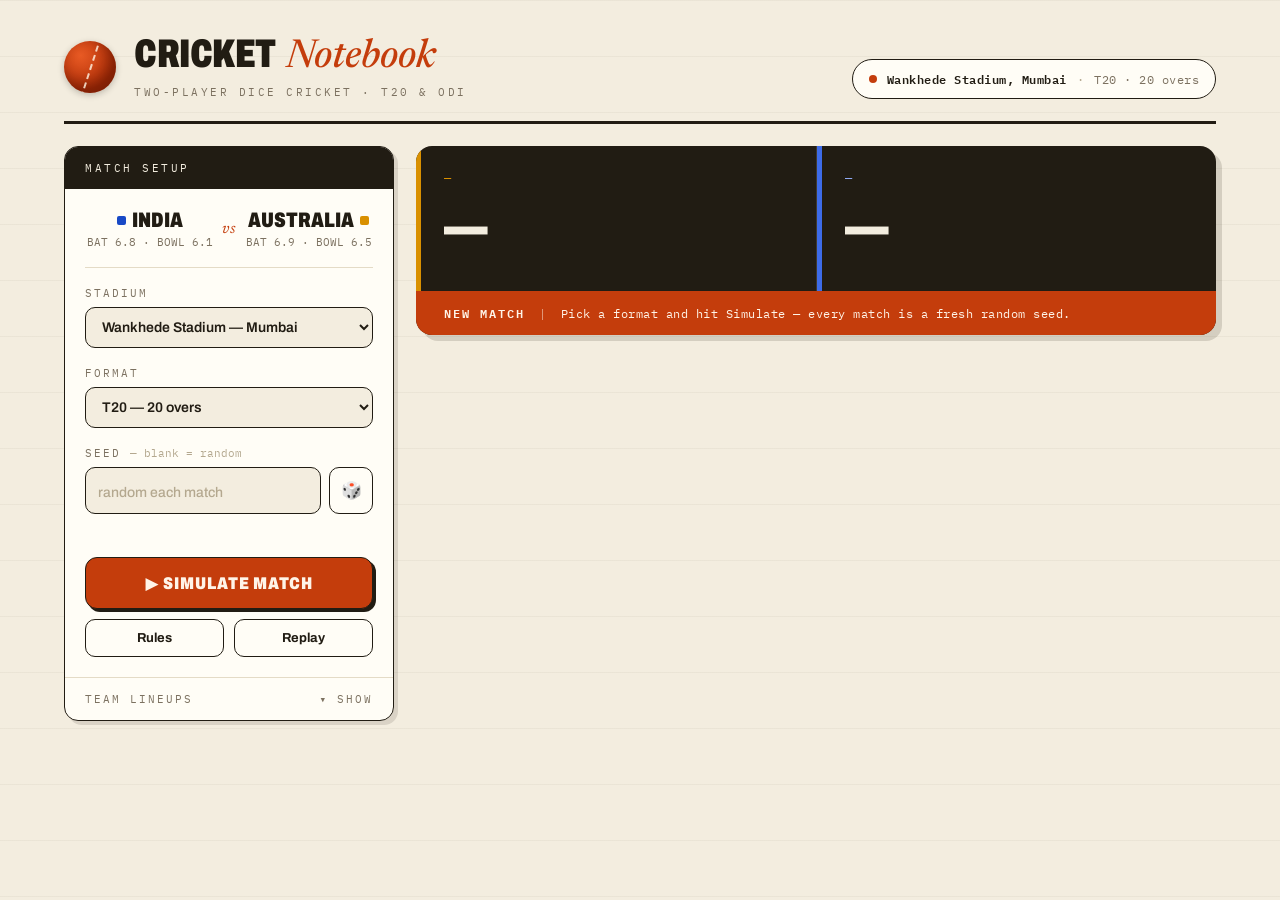
==== commit b17309a9: "Add optional seed picker back to the setup panel - New Seed field (blank = random, the default) with" ====
--- a/index.html
+++ b/index.html
@@ -57,6 +57,14 @@
           <span class="k">FORMAT</span>
           <select id="format-select" class="cn-select"></select>
         </label>
+        <label class="field">
+          <span class="k">SEED <span style="color:var(--faint);text-transform:none;letter-spacing:0">— blank = random</span></span>
+          <div class="seed-row">
+            <input id="seed-input" class="cn-input" type="number" min="0" inputmode="numeric" placeholder="random each match">
+            <button id="seed-dice" type="button" title="Roll a random seed">&#127922;</button>
+          </div>
+          <span class="seed-current" id="seed-current"></span>
+        </label>
         <div style="display:flex;flex-direction:column;gap:10px">
           <button id="simulate-btn">&#9654;&#65038; Simulate Match</button>
           <div class="btn-pair">
--- a/styles.css
+++ b/styles.css
@@ -104,6 +104,20 @@
   padding: 11px 12px; width: 100%; cursor: pointer;
 }
 .cn-select:focus { outline: 2px solid var(--orange); outline-offset: 1px; }
+.seed-row { display: flex; gap: 8px; }
+.cn-input {
+  flex: 1; min-width: 0; font-family: var(--mono); font-weight: 600; font-size: 14px; color: var(--ink);
+  background: var(--paper); border: 1px solid var(--ink); border-radius: 10px; padding: 11px 12px;
+}
+.cn-input::placeholder { color: var(--faint); font-family: var(--arch); font-weight: 500; }
+.cn-input:focus { outline: none; border-color: var(--orange); box-shadow: inset 0 0 0 1px var(--orange); }
+#seed-dice {
+  flex: none; width: 44px; border: 1px solid var(--ink); border-radius: 10px; background: var(--card);
+  cursor: pointer; font-size: 17px; line-height: 1; transition: filter .12s ease;
+}
+#seed-dice:hover { filter: brightness(0.92); }
+.seed-current { display: block; font-family: var(--mono); font-size: 11px; color: var(--muted); min-height: 13px; margin-top: 5px; }
+.seed-current b { color: var(--orange); }
 
 #simulate-btn {
   cursor: pointer; border: 1px solid var(--ink); border-radius: 12px;
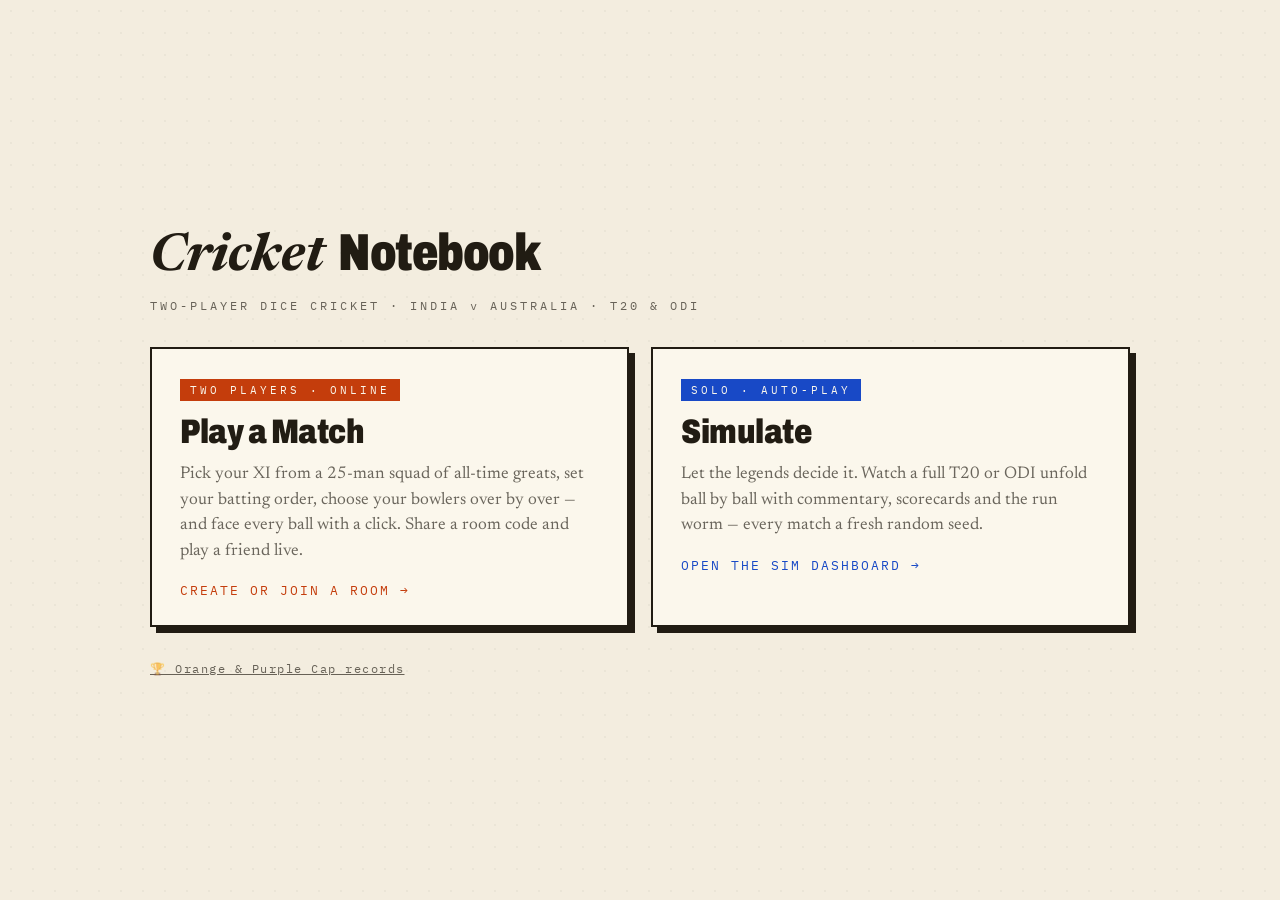
==== commit 0487ade1: "Add two-player online PLAY mode: squads, step engine, Firebase rooms, landing page - squads.js: 50 a" ====
--- a/index.html
+++ b/index.html
@@ -7,230 +7,117 @@
 <link rel="preconnect" href="https://fonts.googleapis.com">
 <link rel="preconnect" href="https://fonts.gstatic.com" crossorigin>
 <link href="https://fonts.googleapis.com/css2?family=Archivo:wdth,wght@62..125,400..900&family=Newsreader:ital,opsz,wght@0,6..72,400..700;1,6..72,400..700&family=IBM+Plex+Mono:wght@400;500;600&display=swap" rel="stylesheet">
-<link rel="stylesheet" href="styles.css">
+<style>
+  :root{
+    --paper:#F3EDDF; --ink:#211C13; --orange:#C43D0C; --gold:#D99000; --blue:#1849C6;
+    --rule:#211C1322; --muted:#211C13AA;
+  }
+  *{margin:0;padding:0;box-sizing:border-box}
+  html,body{height:100%}
+  body{
+    background:var(--paper); color:var(--ink);
+    font-family:"Archivo",system-ui,sans-serif;
+    display:flex;align-items:center;justify-content:center;
+    background-image:radial-gradient(#211C130A 1px, transparent 1px);
+    background-size:22px 22px;
+  }
+
+  /* ---------- friendly loader ---------- */
+  #loader{
+    position:fixed;inset:0;background:var(--paper);z-index:50;
+    display:flex;flex-direction:column;align-items:center;justify-content:center;gap:26px;
+    transition:opacity .45s ease, visibility .45s;
+  }
+  #loader.gone{opacity:0;visibility:hidden;pointer-events:none}
+  .ldr-ball{
+    width:64px;height:64px;border-radius:50%;
+    background:radial-gradient(circle at 35% 30%, #E8532A, var(--orange) 65%);
+    position:relative; animation:bounce 1.05s cubic-bezier(.3,0,.6,1) infinite;
+    box-shadow:0 4px 0 #0002;
+  }
+  .ldr-ball::before{
+    content:"";position:absolute;inset:0;border-radius:50%;
+    border:2px dashed #F3EDDFCC;border-left:none;border-right:none;
+    transform:rotate(18deg);
+  }
+  .ldr-shadow{width:70px;height:10px;border-radius:50%;background:#211C1322;animation:squash 1.05s cubic-bezier(.3,0,.6,1) infinite;margin-top:-18px}
+  @keyframes bounce{0%,100%{transform:translateY(0) rotate(0)}50%{transform:translateY(-46px) rotate(180deg)}}
+  @keyframes squash{0%,100%{transform:scaleX(1);opacity:.7}50%{transform:scaleX(.55);opacity:.3}}
+  .ldr-line{font-family:"IBM Plex Mono",monospace;font-size:13px;letter-spacing:2.5px;text-transform:uppercase;color:var(--muted)}
+  @media (prefers-reduced-motion: reduce){.ldr-ball,.ldr-shadow{animation:none}}
+
+  /* ---------- landing ---------- */
+  .wrap{width:min(980px, 92vw);display:flex;flex-direction:column;gap:34px;padding:40px 0}
+  header{display:flex;align-items:baseline;gap:14px;flex-wrap:wrap}
+  .t1{font-family:"Newsreader",serif;font-style:italic;font-weight:700;font-size:52px}
+  .t2{font-weight:900;font-size:52px;letter-spacing:-1.5px;font-stretch:75%}
+  .sub{font-family:"IBM Plex Mono",monospace;font-size:12px;letter-spacing:3px;color:var(--muted);width:100%}
+  .modes{display:grid;grid-template-columns:1fr 1fr;gap:22px}
+  @media (max-width:720px){.modes{grid-template-columns:1fr}.t1,.t2{font-size:38px}}
+  .mode{
+    border:2px solid var(--ink);background:#FBF7EC;text-decoration:none;color:var(--ink);
+    padding:30px 28px 26px;display:flex;flex-direction:column;gap:12px;position:relative;
+    box-shadow:6px 6px 0 var(--ink);transition:transform .14s ease, box-shadow .14s ease;
+  }
+  .mode:hover{transform:translate(-3px,-3px);box-shadow:9px 9px 0 var(--ink)}
+  .mode:active{transform:translate(2px,2px);box-shadow:3px 3px 0 var(--ink)}
+  .mode .kicker{font-family:"IBM Plex Mono",monospace;font-size:11px;letter-spacing:3px;color:#FBF7EC;padding:4px 10px;align-self:flex-start}
+  .mode.play .kicker{background:var(--orange)}
+  .mode.sim .kicker{background:var(--blue)}
+  .mode h2{font-weight:900;font-size:34px;letter-spacing:-.5px;font-stretch:80%}
+  .mode p{font-family:"Newsreader",serif;font-size:17px;line-height:1.5;color:var(--muted)}
+  .mode .go{font-family:"IBM Plex Mono",monospace;font-size:13px;letter-spacing:2px;margin-top:6px}
+  .mode.play .go{color:var(--orange)} .mode.sim .go{color:var(--blue)}
+  footer{display:flex;gap:18px;font-family:"IBM Plex Mono",monospace;font-size:12px;letter-spacing:1.5px}
+  footer a{color:var(--muted)}
+</style>
 </head>
 <body>
+
+<div id="loader" aria-hidden="true">
+  <div class="ldr-ball"></div>
+  <div class="ldr-shadow"></div>
+  <div class="ldr-line" id="ldr-line">ROLLING THE DICE…</div>
+</div>
+
 <div class="wrap">
-
-  <!-- ============ HEADER ============ -->
-  <header class="top">
-    <div class="brand">
-      <div class="ball"></div>
-      <div>
-        <div style="display:flex;align-items:baseline;gap:10px">
-          <span class="t1">Cricket</span><span class="t2">Notebook</span>
-        </div>
-        <div class="sub">TWO-PLAYER DICE CRICKET &middot; T20 &amp; ODI</div>
-      </div>
-    </div>
-    <div class="stadium-chip">
-      <span class="pulse"></span>
-      <span style="font-weight:600" id="chip-stadium">Wankhede Stadium, Mumbai</span>
-      <span style="color:var(--faint)">&middot;</span>
-      <span style="color:var(--muted)" id="chip-format">T20 &middot; 20 overs</span>
-    </div>
+  <header>
+    <span class="t1">Cricket</span><span class="t2">Notebook</span>
+    <span class="sub">TWO-PLAYER DICE CRICKET · INDIA v AUSTRALIA · T20 &amp; ODI</span>
   </header>
 
-  <div class="body-grid">
+  <div class="modes">
+    <a class="mode play" href="play.html">
+      <span class="kicker">TWO PLAYERS · ONLINE</span>
+      <h2>Play a Match</h2>
+      <p>Pick your XI from a 25-man squad of all-time greats, set your batting order,
+         choose your bowlers over by over — and face every ball with a click.
+         Share a room code and play a friend live.</p>
+      <span class="go">CREATE OR JOIN A ROOM →</span>
+    </a>
+    <a class="mode sim" href="sim.html">
+      <span class="kicker">SOLO · AUTO-PLAY</span>
+      <h2>Simulate</h2>
+      <p>Let the legends decide it. Watch a full T20 or ODI unfold ball by ball with
+         commentary, scorecards and the run worm — every match a fresh random seed.</p>
+      <span class="go">OPEN THE SIM DASHBOARD →</span>
+    </a>
+  </div>
 
-    <!-- ============ SETUP RAIL ============ -->
-    <aside id="setup-panel">
-      <div class="panel-cap">MATCH SETUP</div>
-      <div class="setup-body">
-        <div class="matchup">
-          <div class="side">
-            <div class="tname"><span class="sq ind"></span>India</div>
-            <div class="tavg" id="ind-avg">BAT — &middot; BOWL —</div>
-          </div>
-          <div class="vs">vs</div>
-          <div class="side">
-            <div class="tname">Australia<span class="sq aus"></span></div>
-            <div class="tavg" id="aus-avg">BAT — &middot; BOWL —</div>
-          </div>
-        </div>
-        <div class="hr"></div>
-        <label class="field">
-          <span class="k">STADIUM</span>
-          <select id="stadium-select" class="cn-select"></select>
-        </label>
-        <label class="field">
-          <span class="k">FORMAT</span>
-          <select id="format-select" class="cn-select"></select>
-        </label>
-        <label class="field">
-          <span class="k">SEED <span style="color:var(--faint);text-transform:none;letter-spacing:0">— blank = random</span></span>
-          <div class="seed-row">
-            <input id="seed-input" class="cn-input" type="number" min="0" inputmode="numeric" placeholder="random each match">
-            <button id="seed-dice" type="button" title="Roll a random seed">&#127922;</button>
-          </div>
-          <span class="seed-current" id="seed-current"></span>
-        </label>
-        <div style="display:flex;flex-direction:column;gap:10px">
-          <button id="simulate-btn">&#9654;&#65038; Simulate Match</button>
-          <div class="btn-pair">
-            <button id="rules-btn" class="btn-ghost">Rules</button>
-            <button id="replay-btn" class="btn-ghost" title="Re-run the exact same match">Replay</button>
-          </div>
-        </div>
-      </div>
-      <div style="border-top:1px solid var(--rule)">
-        <button id="lineups-toggle"><span>TEAM LINEUPS</span><span id="lineups-chev">&#9662; SHOW</span></button>
-        <div class="lineups-box hidden" id="lineups-box"></div>
-      </div>
-    </aside>
-
-    <!-- ============ MAIN COLUMN ============ -->
-    <main class="col">
-
-      <!-- scoreboard -->
-      <section id="scoreboard">
-        <div class="sb-grid">
-          <div class="sb-slab" id="slab-a">
-            <div class="bar" id="slab-a-bar" style="background:var(--gold)"></div>
-            <div class="tlabel" id="slab-a-label" style="color:var(--gold)">&mdash;</div>
-            <div class="score" id="slab-a-score">&mdash;</div>
-            <div class="meta" id="slab-a-meta"></div>
-          </div>
-          <div class="sb-slab" id="slab-b">
-            <div class="bar" id="slab-b-bar" style="background:var(--blue-bright)"></div>
-            <div class="tlabel" id="slab-b-label" style="color:var(--blue-pale)">&mdash;</div>
-            <div class="score" id="slab-b-score">&mdash;</div>
-            <div class="meta" id="slab-b-meta"></div>
-          </div>
-        </div>
-        <div id="chase-strip">
-          <span class="cap" id="chase-cap">NEW MATCH</span>
-          <span style="opacity:.6">&#124;</span>
-          <span id="chase-text">Pick a format and hit Simulate — every match is a fresh random seed.</span>
-        </div>
-      </section>
-
-      <!-- live area (hidden until a match exists) -->
-      <div id="live-area" class="hidden" style="display:flex;flex-direction:column;gap:20px">
-
-        <!-- crease -->
-        <section id="crease">
-          <div class="crease-grid">
-            <div class="batsman-card striker" id="card-striker">
-              <div class="hdw">
-                <div class="bname" id="striker-name">&mdash;</div>
-                <span class="onstrike-pill">ON STRIKE</span>
-              </div>
-              <div class="runsrow">
-                <span class="bruns" id="striker-runs">0</span>
-                <span class="bballs" id="striker-balls">0 balls</span>
-              </div>
-              <div class="pressure">
-                <div class="prow"><span>PRESSURE</span><span class="pv" id="striker-pressure">strikes 0/0</span></div>
-                <div class="meter"><i id="striker-meter" style="width:0%"></i></div>
-              </div>
-            </div>
-            <div class="batsman-card partner" id="card-partner">
-              <div class="hdw">
-                <div class="bname" id="partner-name">&mdash;</div>
-                <span id="partner-tag"></span>
-              </div>
-              <div class="runsrow">
-                <span class="bruns" id="partner-runs">0</span>
-                <span class="bballs" id="partner-balls">0 balls</span>
-              </div>
-              <div class="pressure">
-                <div class="prow"><span>PRESSURE</span><span id="partner-pressure">strikes 0/0</span></div>
-                <div class="meter"><i id="partner-meter" style="width:0%"></i></div>
-              </div>
-            </div>
-          </div>
-          <div id="bowler-line">
-            <span class="k">BOWLING</span>
-            <span class="bwname" id="bowler-name">&mdash;</span>
-            <span class="bwtype" id="bowler-type"></span>
-            <span class="spacer"></span>
-            <span class="phase-chip pp" id="chip-pp">POWERPLAY</span>
-            <span class="phase-chip mid" id="chip-mid">MIDDLE</span>
-            <span class="phase-chip death" id="chip-death">DEATH</span>
-          </div>
-        </section>
-
-        <!-- last ball -->
-        <section id="last-ball">
-          <div class="dice-row">
-            <div class="die d1" id="die-1"></div>
-            <div class="die d2" id="die-2"></div>
-          </div>
-          <div class="lb-txt">
-            <div class="lb-head">
-              <span id="lb-label">Ready</span>
-              <span id="lb-pair"></span>
-            </div>
-            <div id="lb-comm">Press play to bowl.</div>
-          </div>
-          <span id="result-pill">&middot;</span>
-        </section>
-
-        <!-- playback -->
-        <section id="playback">
-          <button id="step-back-btn" class="pb-sq" title="Step back">&#9198;&#65038;</button>
-          <button id="play-btn" title="Play / pause">&#9654;&#65038; Play</button>
-          <button id="step-fwd-btn" class="pb-sq" title="Step forward">&#9197;&#65038;</button>
-          <button id="skip-innings-btn" class="pb-wide">&#9197;&#65038;&#9197;&#65038; Skip innings</button>
-          <span class="spacer"></span>
-          <label class="speed-lbl">SPEED
-            <input id="speed-slider" type="range" min="1" max="10" value="6">
-          </label>
-        </section>
-
-        <!-- result banner -->
-        <section id="result-banner" class="hidden">
-          <div class="wm" id="result-wm">WIN</div>
-          <div class="rk" id="result-kicker">MATCH &middot; RESULT</div>
-          <div class="rtitle" id="result-title"></div>
-          <div class="rsub" id="result-sub"></div>
-        </section>
-
-        <!-- tabs -->
-        <section style="display:flex;flex-direction:column;gap:0">
-          <div id="tab-bar" role="tablist">
-            <button id="tab-commentary" class="cn-tab active" role="tab" data-tab="commentary">Commentary</button>
-            <button id="tab-worm" class="cn-tab" role="tab" data-tab="worm">Run Worm</button>
-            <button id="tab-innings1" class="cn-tab" role="tab" data-tab="card1">1st Innings Card</button>
-            <button id="tab-innings2" class="cn-tab" role="tab" data-tab="card2">2nd Innings Card</button>
-          </div>
-
-          <div id="panel-commentary" class="tab-panel" data-panel="commentary">
-            <div class="feed-cap">
-              <span class="k" style="letter-spacing:2.5px">BALL-BY-BALL</span>
-              <span class="k" style="color:var(--faint);letter-spacing:0" id="feed-count"></span>
-            </div>
-            <div id="feed"></div>
-          </div>
-
-          <div id="panel-worm" class="tab-panel hidden" data-panel="worm">
-            <div class="worm-legend" id="worm-legend"></div>
-            <div id="worm-chart"></div>
-          </div>
-
-          <div id="panel-innings1" class="tab-panel innings-panel hidden" data-panel="card1"></div>
-          <div id="panel-innings2" class="tab-panel innings-panel hidden" data-panel="card2"></div>
-        </section>
-
-      </div><!-- /live-area -->
-    </main>
-  </div>
+  <footer>
+    <a href="records.html">🏆 Orange &amp; Purple Cap records</a>
+  </footer>
 </div>
 
-<!-- ============ RULES MODAL ============ -->
-<div id="rules-modal" class="hidden">
-  <div class="rules-box">
-    <div class="rules-cap">
-      <span class="t">How dice cricket works</span>
-      <button id="rules-close-btn">&#10005;</button>
-    </div>
-    <div class="rules-body" id="rules-body"></div>
-  </div>
-</div>
-
-<script src="teams.js"></script>
-<script src="engine.js"></script>
-<script src="app.js"></script>
+<script>
+  // friendly intro loader — quick, then out of the way
+  const lines = ["ROLLING THE DICE…", "PITCH REPORT: FLAT, RUNS EXPECTED", "OILING THE BATS…"];
+  let i = 0;
+  const tick = setInterval(() => { i++; document.getElementById("ldr-line").textContent = lines[i % lines.length]; }, 420);
+  window.addEventListener("load", () => setTimeout(() => {
+    clearInterval(tick);
+    document.getElementById("loader").classList.add("gone");
+  }, 900));
+</script>
 </body>
 </html>
